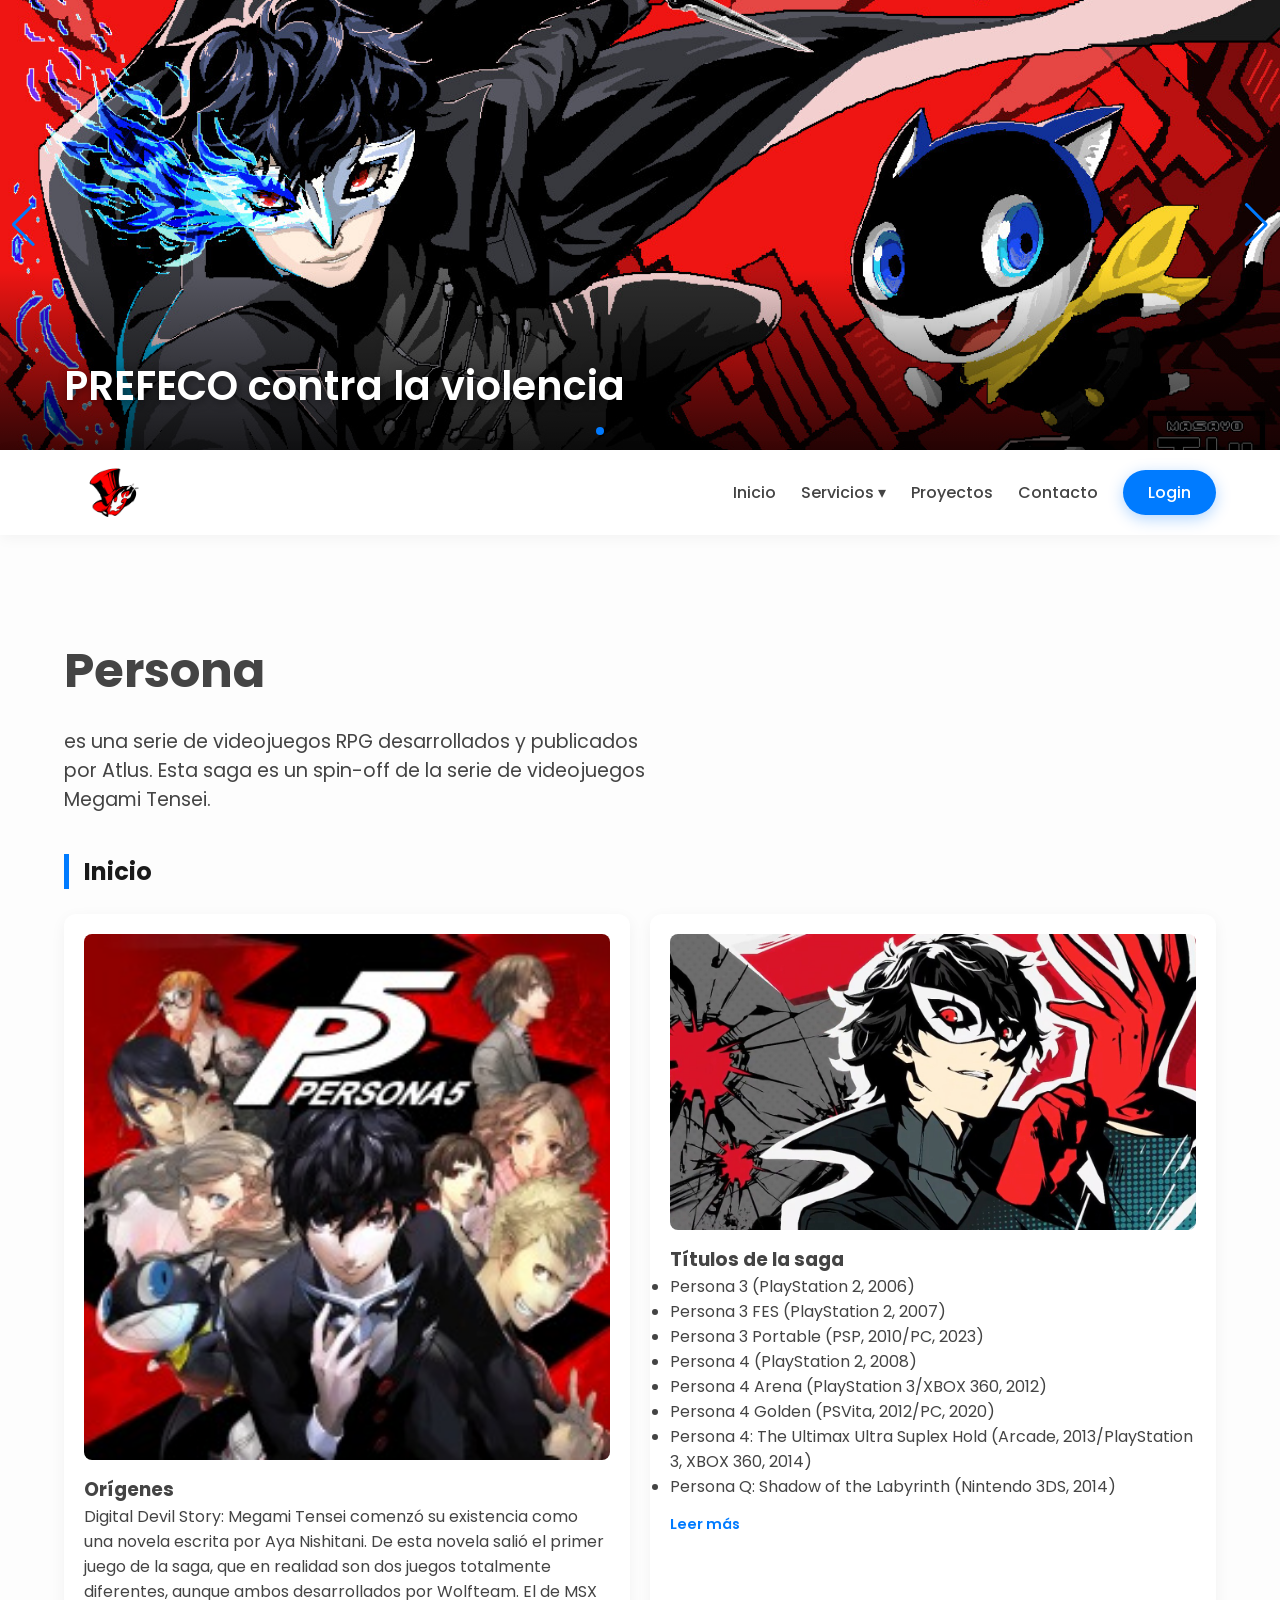
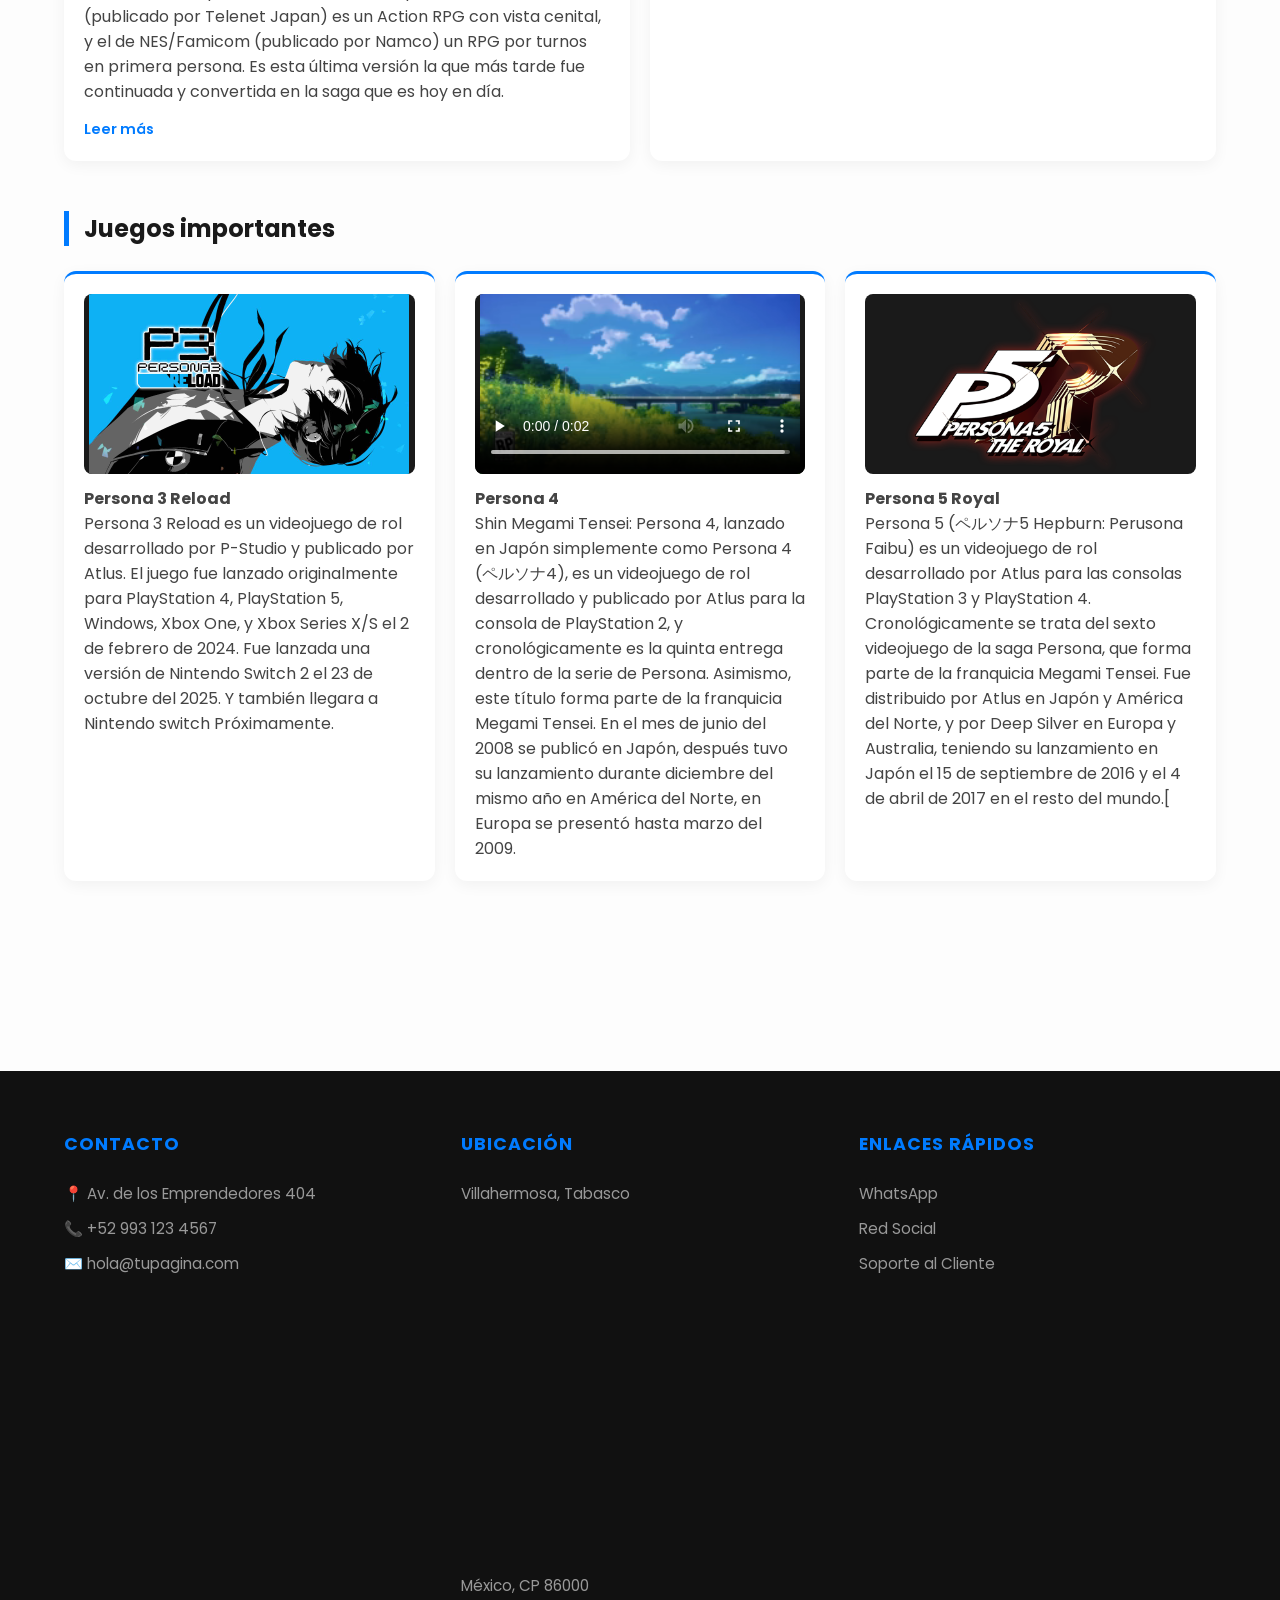
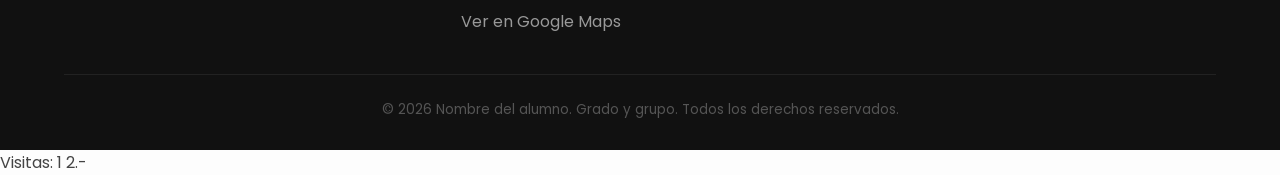
==== index.html @ 1140fa63 "cambio1" ====
<!DOCTYPE html>
<html lang="es">
<head>
    <meta charset="UTF-8">
    <meta name="viewport" content="width=device-width, initial-scale=1.0">
    <title>Maquetación con divs</title>
        <!-- Google Fonts -->
    <link href="https://fonts.googleapis.com/css2?family=Poppins:wght@300;400;600&display=swap" rel="stylesheet">
    <link rel="stylesheet" href="estilos_maquetacion.css">
 <link rel='stylesheet' href='https://cdn-uicons.flaticon.com/4.0.0/uicons-solid-rounded/css/uicons-solid-rounded.css'>
<!-- Swiper CSS -->
<link rel="stylesheet" href="https://cdn.jsdelivr.net/npm/swiper@11/swiper-bundle.min.css" />
</head>
<!-- Banner Principal -->
<div class="swiper mainBanner">
    <div class="swiper-wrapper">
        
        <!-- Slide 1 -->
        <div class="swiper-slide">
            <a href="#" class="banner-link">
                <img src="banner/img/elyse-miyake-joker1.jpg" alt="Oferta 1">
                <div class="banner-content">
                    <div class="text-box">
                        <h1>PREFECO contra la violencia</h1>
                    </div>
                </div>
            </a>
        </div>

        <!-- Slide 2 -->
        <div class="swiper-slide">
            <a href="#" class="banner-link">
                <img src="banner/img/870127.jpg" alt="Oferta 2">
                <div class="banner-content">
                    <div class="text-box">
                        <h1>Orgullosamente PREFECO</h1>
                    </div>
                </div>
            </a>
        </div>
        <!-- Slide 3 -->
        <div class="swiper-slide">
            <a href="#" class="banner-link">
                <img src="banner/img/images.jpg" alt="Oferta 2">
                <div class="banner-content">
                    <div class="text-box">
                        <h1>Preinscripciones</h1>
                    </div>
                </div>
            </a>
        </div>
        <!-- Slide 4 -->
        <div class="swiper-slide">
            <a href="#" class="banner-link">
                <img src="banner/img/persona-4-persona-3-yuuki-makoto-persona-5-wallpaper-preview.jpg" alt="Oferta 1">
                <div class="banner-content">
                    <div class="text-box">
                        <h1>PREFECO contra la violencia</h1>
                    </div>
                </div>
            </a>
        </div>
        <!-- Slide 5 -->
        <div class="swiper-slide">
            <a href="#" class="banner-link">
                <img src="banner/img/persona-5-persona-series-phantom-thieves-wallpaper-preview.jpg" alt="Oferta 1">
                <div class="banner-content">
                    <div class="text-box">
                        <h1>PREFECO contra la violencia</h1>
                    </div>
                </div>
            </a>
        </div>
        <!-- Slide 6 -->
        <div class="swiper-slide">
            <a href="#" class="banner-link">
                <img src="banner/img/Persona-5-Royal_Review-Capture_06.png" alt="Oferta 1">
                <div class="banner-content">
                    <div class="text-box">
                        <h1>PREFECO contra la violencia</h1>
                    </div>
                </div>
            </a>
        </div>

    </div>

    <!-- Controles -->
    <div class="swiper-button-next"></div>
    <div class="swiper-button-prev"></div>
    <div class="swiper-pagination"></div>
</div>
<body>

    <header>
        <div class="container">
            <div class="logo">
                <!-- COLOCA TU LOGO AQUÍ -->
                <a href="index.html">
                    <img src="img/Phantom-Thieves-of-Hearts-Logo.png"  alt="Coloca tu logo aquí">
                </a>
            </div>

            <nav>
                <ul class="nav-menu">
                    <li><a href="index.html"><i class="fi fi-sr-home"></i>Inicio</a></li>
                    
                    <li class="dropdown">
                        <a href="#"><a>Servicios ▾</a>
                        <ul class="dropdown-content">
                            <li><a href="#">Diseño Digital</a></li>
                            <li><a href="#">Páginas Web</a></li>
                            <li><a href="#">Mantenimiento y redes de cómputo</a></li>
                        </ul>
                    </li>
                   

                    <li><a href="#">Proyectos</a></li>
                    <li><a href="#">Contacto</a></li>
                    <li><a href="login.html" class="btn-login">Login</a></li>
                </ul>
            </nav>
        </div>
    </header>

    <main class="container" style="padding: 100px 0;">
        <h1 style="font-size: 3rem; margin-bottom: 20px;">Persona</h1>
        <p style="font-size: 1.2rem; max-width: 600px;">es una serie de videojuegos RPG desarrollados y publicados por Atlus. Esta saga es un spin-off de la serie de videojuegos Megami Tensei.</p>
    <section class="seccion-info">
            
            <!-- FILA DE 2 CUADROS (Noticias Destacadas) -->
            <h2 class="titulo-seccion">Inicio</h2>
            <div class="contenedor-dos">
                <div class="cuadro cuadro-grande">
                    <div class="imagen-placeholder"><img src="img/015c0a0ade145d722631e22020088b45.jpeg" width="100"></img></div>
                    <h3>Orígenes</h3>
                    <p>Digital Devil Story: Megami Tensei comenzó su existencia como una novela escrita por Aya Nishitani. De esta novela salió el primer juego de la saga, que en realidad son dos juegos totalmente diferentes, aunque ambos desarrollados por Wolfteam. El de MSX (publicado por Telenet Japan) es un Action RPG con vista cenital, y el de NES/Famicom (publicado por Namco) un RPG por turnos en primera persona. Es esta última versión la que más tarde fue continuada y convertida en la saga que es hoy en día.</p>
                    <a href="#" class="leer-mas">Leer más</a>
                </div>
                <div class="cuadro cuadro-grande">
                    <div class="imagen-placeholder"><img src="img/persona-5-review_htue.jpg"></div>
                    <h3>Títulos de la saga</h3>
                    <ul>
                        <li>Persona 3 (PlayStation 2, 2006)</li>
<li>Persona 3 FES (PlayStation 2, 2007)
<li>Persona 3 Portable (PSP, 2010/PC, 2023)</li>
<li>Persona 4 (PlayStation 2, 2008)</li>
<li>Persona 4 Arena (PlayStation 3/XBOX 360, 2012)</li>
<li>Persona 4 Golden (PSVita, 2012/PC, 2020)</li>
<li>Persona 4: The Ultimax Ultra Suplex Hold (Arcade, 2013/PlayStation 3, XBOX 360, 2014)</li>
<li>Persona Q: Shadow of the Labyrinth (Nintendo 3DS, 2014)</li>
</ul>

                    
                    
                    <a href="#" class="leer-mas">Leer más</a>
                </div>
            </div>

            <!-- FILA DE 3 CUADROS (Eventos o Info Rápida) -->
            <h2 class="titulo-seccion">Juegos importantes</h2>
            <div class="contenedor-tres">
    <!-- Cuadro con Imagen -->
    <div class="cuadro cuadro-pequeno">
        <div class="media-container">
                <img src="img/P3R-Key-Art.jpg"</img>
        </div>
        <h4>Persona 3 Reload</h4>
        <p>Persona 3 Reload es un videojuego de rol desarrollado por P-Studio y publicado por Atlus. El juego fue lanzado originalmente para PlayStation 4, PlayStation 5, Windows, Xbox One, y Xbox Series X/S el 2 de febrero de 2024. Fue lanzada una versión de Nintendo Switch 2 el 23 de octubre del 2025. Y también llegara a Nintendo switch Próximamente.</p>
    </div>

    <!-- Cuadro con Video -->
    <div class="cuadro cuadro-pequeno">
        <div class="media-container">
            <video controls>
                <source src="video/persona-4-revival--teaser-trailer.mp4" type="video/mp4">
                Tu navegador no soporta videos.
            </video>
        </div>
        <h4>Persona 4</h4>
        <p>Shin Megami Tensei: Persona 4, lanzado en Japón simplemente como Persona 4 (ペルソナ4), es un videojuego de rol desarrollado y publicado por Atlus para la consola de PlayStation 2, y cronológicamente es la quinta entrega dentro de la serie de Persona. Asimismo, este título forma parte de la franquicia Megami Tensei. En el mes de junio del 2008 se publicó en Japón, después tuvo su lanzamiento durante diciembre del mismo año en América del Norte, en Europa se presentó hasta marzo del 2009.</p>
    </div>

    <!-- Cuadro con Info Rápida (Solo texto si quieres) -->
    <div class="cuadro cuadro-pequeno">
        <div class="media-container">
            <img src="img/caf71bb2-723d-4fa7-8474-a4afe17e01e2.png" alt="Evento">
        </div>
        <h4>Persona 5 Royal</h4>
        <p>Persona 5 (ペルソナ5 Hepburn: Perusona Faibu) es un videojuego de rol desarrollado por Atlus para las consolas PlayStation 3 y PlayStation 4. Cronológicamente se trata del sexto videojuego de la saga Persona, que forma parte de la franquicia Megami Tensei. Fue distribuido por Atlus en Japón y América del Norte, y por Deep Silver en Europa y Australia, teniendo su lanzamiento en Japón el 15 de septiembre de 2016 y el 4 de abril de 2017 en el resto del mundo.[</p>
    </div>
</div>
</section>
    
        
    </main>

    <footer>
        <div class="container">
            <div class="footer-grid">
                <div class="footer-col">
                    <h4>Contacto</h4>
                    <p>📍 Av. de los Emprendedores 404</p>
                    <p>📞 +52 993 123 4567</p>
                    <p>✉️ hola@tupagina.com</p>
                </div>
                <div class="footer-col">
                    <h4>Ubicación</h4>
                    <p>Villahermosa, Tabasco</p>
                    <iframe src="https://www.google.com/maps/embed?pb=!1m18!1m12!1m3!1d236.62768657110817!2d-93.21751248661496!3d18.39089469512781!2m3!1f0!2f0!3f0!3m2!1i1024!2i768!4f13.1!3m3!1m2!1s0x85ee8cd7c4d0e531%3A0x8491353514a85e01!2sHotel%20Boulevard!5e0!3m2!1sen!2smx!4v1779369768500!5m2!1sen!2smx" width="400" height="350" style="border:0;" allowfullscreen="" loading="lazy" referrerpolicy="no-referrer-when-downgrade"></iframe>
                    <p>México, CP 86000</p>
                    <a href="#">Ver en Google Maps</a>
                </div>
                <div class="footer-col">
                    <h4>Enlaces Rápidos</h4>
                    <ul>
                        <li><a href=""https://wa.me/529331472932?text=Hola,%20me%20gustaría%20recibir%20información%20sobre%20sus%20productos%20o%20servicios." target="_blank">WhatsApp</a></li>
                        <li><a href="www.facebook.com" target="_blank" >Red Social</a></li>
                        <li><a href="#">Soporte al Cliente</a></li>
                    </ul>
                </div>
            </div>
            <div class="footer-bottom">
                &copy; 2026 Nombre del alumno. Grado y grupo. Todos los derechos reservados.
            </div>
        </div>
    </footer>
    <script src="https://cdn.jsdelivr.net/npm/swiper@11/swiper-bundle.min.js"></script>

    <script src="banner.js"></script>
    <script>
let visitas = localStorage.getItem("visitas");

if(visitas == null){
    visitas = 0;
}

visitas++;

localStorage.setItem("visitas", visitas);

document.write("Visitas: " + visitas);
</script>

 

2.-
<!-- Google tag (gtag.js) -->
<script async src="https://www.googletagmanager.com/gtag/js?id=G-58K1JB2HJ1"></script&gt;
<script>
  window.dataLayer = window.dataLayer || [];
  function gtag(){dataLayer.push(arguments);}
  gtag('js', new Date());

  gtag('config', 'G-id generado en analitics');
</script>

</body>
</html>
---- estilos_maquetacion.css ----
/* --- 1. VARIABLES --- */
:root {
    --color-primario: #007bff; /* Color principal (azul) */
    --color-oscuro: #1a1a1a; /* Color oscuro para textos fuertes */
    --color-texto: #444; /* Color general del texto */
    --blanco: #ffffff; /* Color blanco */
    --sombra: 0 10px 30px rgba(0,0,0,0.1); /* Sombra suave */
    --transicion: all 0.4s cubic-bezier(0.165, 0.84, 0.44, 1); /* Animación suave */
}

/* Reset básico para quitar márgenes por defecto */
* {
    margin: 0;
    padding: 0;
    box-sizing: border-box; /* Evita que el padding rompa tamaños */
}

/* Configuración general del body */
body {
    font-family: 'Poppins', sans-serif; /* Fuente */
    background-color: #fdfdfd; /* Fondo claro */
    color: var(--color-texto); /* Color del texto */
    display: flex;
    flex-direction: column;
    min-height: 100vh; /* Para que el footer quede abajo */
}

/* Contenedor centrado */
.container {
    width: 90%;
    max-width: 1200px; /* Ancho máximo */
    margin: 0 auto; /* Centrar */
}

/* --- 2. HEADER Y LOGO --- */
header {
    background: var(--blanco); /* Fondo blanco */
    padding: 15px 0;
    box-shadow: 0 2px 15px rgba(0,0,0,0.05); /* Sombra ligera */
    position: sticky; /* Se queda fijo arriba */
    top: 0;
    z-index: 1000; /* Siempre encima */
}

/* Alinea logo y menú */
header .container {
    display: flex;
    justify-content: space-between;
    align-items: center;
}

/* CONFIGURACIÓN DEL LOGO */
.logo img {
    height: 55px; /* Tamaño del logo */
    width: auto;
    display: block;
}

/* --- 3. NAVEGACIÓN Y MENÚ --- */
.nav-menu {
    display: flex; /* Menú en fila */
    list-style: none; /* Quita viñetas */
    align-items: center;
}

/* Separación entre opciones */
.nav-menu > li {
    margin-left: 25px;
    position: relative; /* Necesario para submenú */
}

/* Estilo de enlaces */
.nav-menu a {
    text-decoration: none;
    color: var(--color-oscuro);
    font-weight: 500;
    padding: 10px 0;
    transition: var(--transicion);
    display: block;

    /* Permite alinear iconos con texto */
    display: inline-flex; 
    align-items: center; 
    gap: 8px; 
    text-decoration: none; 
    color: inherit;
}

/* Línea animada debajo del menú */
.nav-menu > li > a::after {
    content: '';
    position: absolute;
    width: 0; /* Empieza invisible */
    height: 2px;
    bottom: 0;
    left: 0;
    background-color: var(--color-primario);
    transition: var(--transicion);
}

/* Cuando pasas el mouse aparece la línea */
.nav-menu > li:hover > a::after {
    width: 100%;
}

/* Cambio de color al pasar el mouse */
.nav-menu a:hover {
    color: var(--color-primario);
}

/* --- 4. SUBMENÚ DESPLEGABLE --- */
.dropdown-content {
    position: absolute;
    top: 120%; /* Debajo del menú */
    left: -20px;
    background: var(--blanco);
    min-width: 220px;
    padding: 15px 0;
    list-style: none;
    border-radius: 12px; /* Bordes redondeados */
    box-shadow: var(--sombra);

    /* Oculto por defecto */
    opacity: 0;
    visibility: hidden;
    transform: translateY(20px); /* Baja un poco */
    transition: var(--transicion);
}

/* Mostrar el submenú al pasar el mouse */
.dropdown:hover .dropdown-content {
    opacity: 1;
    visibility: visible;
    transform: translateY(0);
}

/* Estilo de opciones del submenú */
.dropdown-content li a {
    padding: 12px 25px;
    font-size: 0.9rem;
    color: var(--color-texto);
    font-weight: 400;
}

/* Hover en submenú */
.dropdown-content li a:hover {
    background-color: #f8faff;
    color: var(--color-primario);
    padding-left: 30px; /* Se mueve a la derecha */
}

/* Botón Login resaltado */
.btn-login {
    background-color: var(--color-primario);
    color: var(--blanco) !important;
    padding: 10px 25px !important;
    border-radius: 50px; /* Forma redonda */
    box-shadow: 0 4px 15px rgba(0, 123, 255, 0.3);
}

/* Efecto hover del botón */
.btn-login:hover {
    transform: translateY(-2px); /* Se levanta */
    box-shadow: 0 6px 20px rgba(0, 123, 255, 0.4);
}

/* --- 5. RESPONSIVE --- */
@media (max-width: 850px) {

    /* Header en columna */
    header .container {
        flex-direction: column;
        gap: 20px;
    }

    /* Menú se adapta */
    .nav-menu {
        flex-wrap: wrap;
        justify-content: center;
    }

    .nav-menu li {
        margin: 5px 15px;
    }

    /* Submenú en móvil */
    .dropdown-content {
        position: static; /* Ya no flotante */
        box-shadow: none;
        opacity: 1;
        visibility: visible;
        transform: none;
        display: none; /* Oculto */
        background: #f1f1f1;
    }

    /* Mostrar al hacer hover */
    .dropdown:hover .dropdown-content {
        display: block;
    }
}

/* --- 6. FOOTER 3 COLUMNAS --- */
footer {
    background: #111;
    color: #fff;
    padding: 60px 0 30px;
    margin-top: auto; /* Empuja el footer abajo */
}

/* Grid para dividir en columnas */
.footer-grid {
    display: grid;
    grid-template-columns: repeat(auto-fit, minmax(250px, 1fr)); /* Responsive */
    gap: 40px;
    margin-bottom: 40px;
}

/* Títulos del footer */
.footer-col h4 {
    color: var(--color-primario);
    margin-bottom: 25px;
    font-size: 1.1rem;
    text-transform: uppercase;
    letter-spacing: 1px;
}

/* Texto del footer */
.footer-col p, .footer-col li {
    color: #999;
    font-size: 0.95rem;
    margin-bottom: 12px;
}

/* Quita viñetas */
.footer-col ul { 
    list-style: none; 
}

/* Enlaces del footer */
.footer-col a {
    color: #999;
    text-decoration: none;
    transition: var(--transicion);
}

/* Hover enlaces */
.footer-col a:hover {
    color: var(--blanco);
}

/* Parte inferior del footer */
.footer-bottom {
    text-align: center;
    border-top: 1px solid #222;
    padding-top: 25px;
    color: #555;
    font-size: 0.85rem;
}
 /* ESTILOS CSS PARA ESTA SECCIÓN (Agrégalos a tu bloque <style>) */

    .seccion-info {
        padding: 40px 0;
    }

    .titulo-seccion {
        margin-bottom: 25px;
        color: var(--color-oscuro);
        border-left: 5px solid var(--color-primario);
        padding-left: 15px;
    }

    /* Contenedores Flexbox */
    .contenedor-dos, .contenedor-tres {
        display: flex;
        gap: 20px;
        flex-wrap: wrap; /* Para que sea responsivo */
        margin-bottom: 50px;
    }

    /* Estilo base de los cuadros */
    .cuadro {
        background: var(--blanco);
        border-radius: 12px;
        padding: 20px;
        box-shadow: 0 4px 15px rgba(0,0,0,0.05);
        transition: transform 0.3s ease;
    }

    .cuadro:hover {
        transform: translateY(-5px);
    }

    /* Tamaños específicos */
    .cuadro-grande {
        flex: 1 1 calc(50% - 20px); /* 2 cuadros por fila */
        min-width: 300px;
    }

    .cuadro-pequeno {
        flex: 1 1 calc(33.33% - 20px); /* 3 cuadros por fila */
        min-width: 250px;
        border-top: 3px solid var(--color-primario);
        align-items: center;
    }
.imagen-placeholder {
    width: 100%;
    height: auto;       /* Ya no obligamos a que mida 200px */
    overflow: hidden;
    border-radius: 8px;
    margin-bottom: 15px;
}

.imagen-placeholder img {
    width: 100%;        /* Ocupa todo el ancho disponible */
    height: auto;       /* Mantiene su proporción natural */
    display: block;
}
  
    /* Elementos internos 
    .imagen-placeholder {
        background: #eee;
        height: 150px;
        display: flex;
        align-items: center;
        justify-content: center;
        border-radius: 8px;
        margin-bottom: 15px;
        color: #888;
    }*/

    .leer-mas {
        display: inline-block;
        margin-top: 15px;
        color: var(--color-primario);
        text-decoration: none;
        font-weight: 600;
        font-size: 0.9rem;
    }
    /* Contenedor universal para fotos y videos */
.media-container {
    width: 100%;
    height: 180px;         /* Altura fija para que los 3 cuadros estén parejos */
    background-color: #1a1a1a; /* Fondo oscuro para resaltar el contenido */
    display: flex;
    align-items: center;
    justify-content: center;
    border-radius: 8px;
    margin-bottom: 12px;
    overflow: hidden;
}

/* Ajuste para que se vea TODO (Imagen) */
.media-container img {
    max-width: 100%;
    max-height: 100%;
    object-fit: contain;   /* ESTA ES LA CLAVE: No corta nada */
}

/* Ajuste para que se vea TODO (Video) */
.media-container video {
    width: 100%;
    height: 100%;
    object-fit: contain;   /* ESTA ES LA CLAVE: Muestra el video completo */
    outline: none;
}

}

.btn-comprar {
    padding: 12px 30px;
    background: var(--color-primario);
    border: none;
    color: white;
    font-weight: 600;
    border-radius: 5px;
    cursor: pointer;
    transition: transform 0.3s;
}

.btn-comprar:hover {
    transform: scale(1.05);
}

/* --- RESPONSIVE --- */
@media (max-width: 768px) {
    .mainBanner { height: 300px; }
    .text-box h1 { font-size: 1.8rem; }
    .banner-content { padding-left: 5%; }
}
/* --- ESTILOS DEL BANNER --- */
.mainBanner {
    width: 100%;
    height: 450px;
    position: relative;
}

/* Hace que todo el slide sea clickable */
.banner-link {
    text-decoration: none;
    display: block;
    width: 100%;
    height: 100%;
    position: relative;
}

.mainBanner .swiper-slide {
    position: relative;
    overflow: hidden;
}

.mainBanner img {
    width: 100%;
    height: 100%;
    object-fit: cover;
    object-position: center;
    transition: transform 0.5s ease; /* Efecto zoom opcional */
}

/* Zoom suave al pasar el mouse por el banner */
.banner-link:hover img {
    transform: scale(1.05);
}

/* Capa de contenido: Alineada ABAJO a la IZQUIERDA */
.banner-content {
    position: absolute;
    top: 0;
    left: 0;
    width: 100%;
    height: 100%;
    display: flex;
    align-items: flex-end; /* Mueve el texto al fondo */
    justify-content: flex-start; /* Mueve el texto a la izquierda */
    padding: 40px 5%; /* Espacio desde los bordes */
    /* Degradado oscuro desde abajo para que el texto blanco se lea perfecto */
    background: linear-gradient(to top, rgba(0,0,0,0.7) 0%, transparent 40%);
    box-sizing: border-box;
}

.text-box {
    color: white;
    max-width: 80%;
}

.text-box h1 {
    font-size: 2.5rem;
    margin: 0;
    line-height: 1.2;
    font-weight: 600;
    /* Sombra de apoyo */
    text-shadow: 2px 2px 10px rgba(0,0,0,0.5);
}

/* --- RESPONSIVE --- */
@media (max-width: 768px) {
    .mainBanner { height: 300px; }
    .text-box h1 { font-size: 1.5rem; }
    .banner-content { padding: 20px 5%; }
}
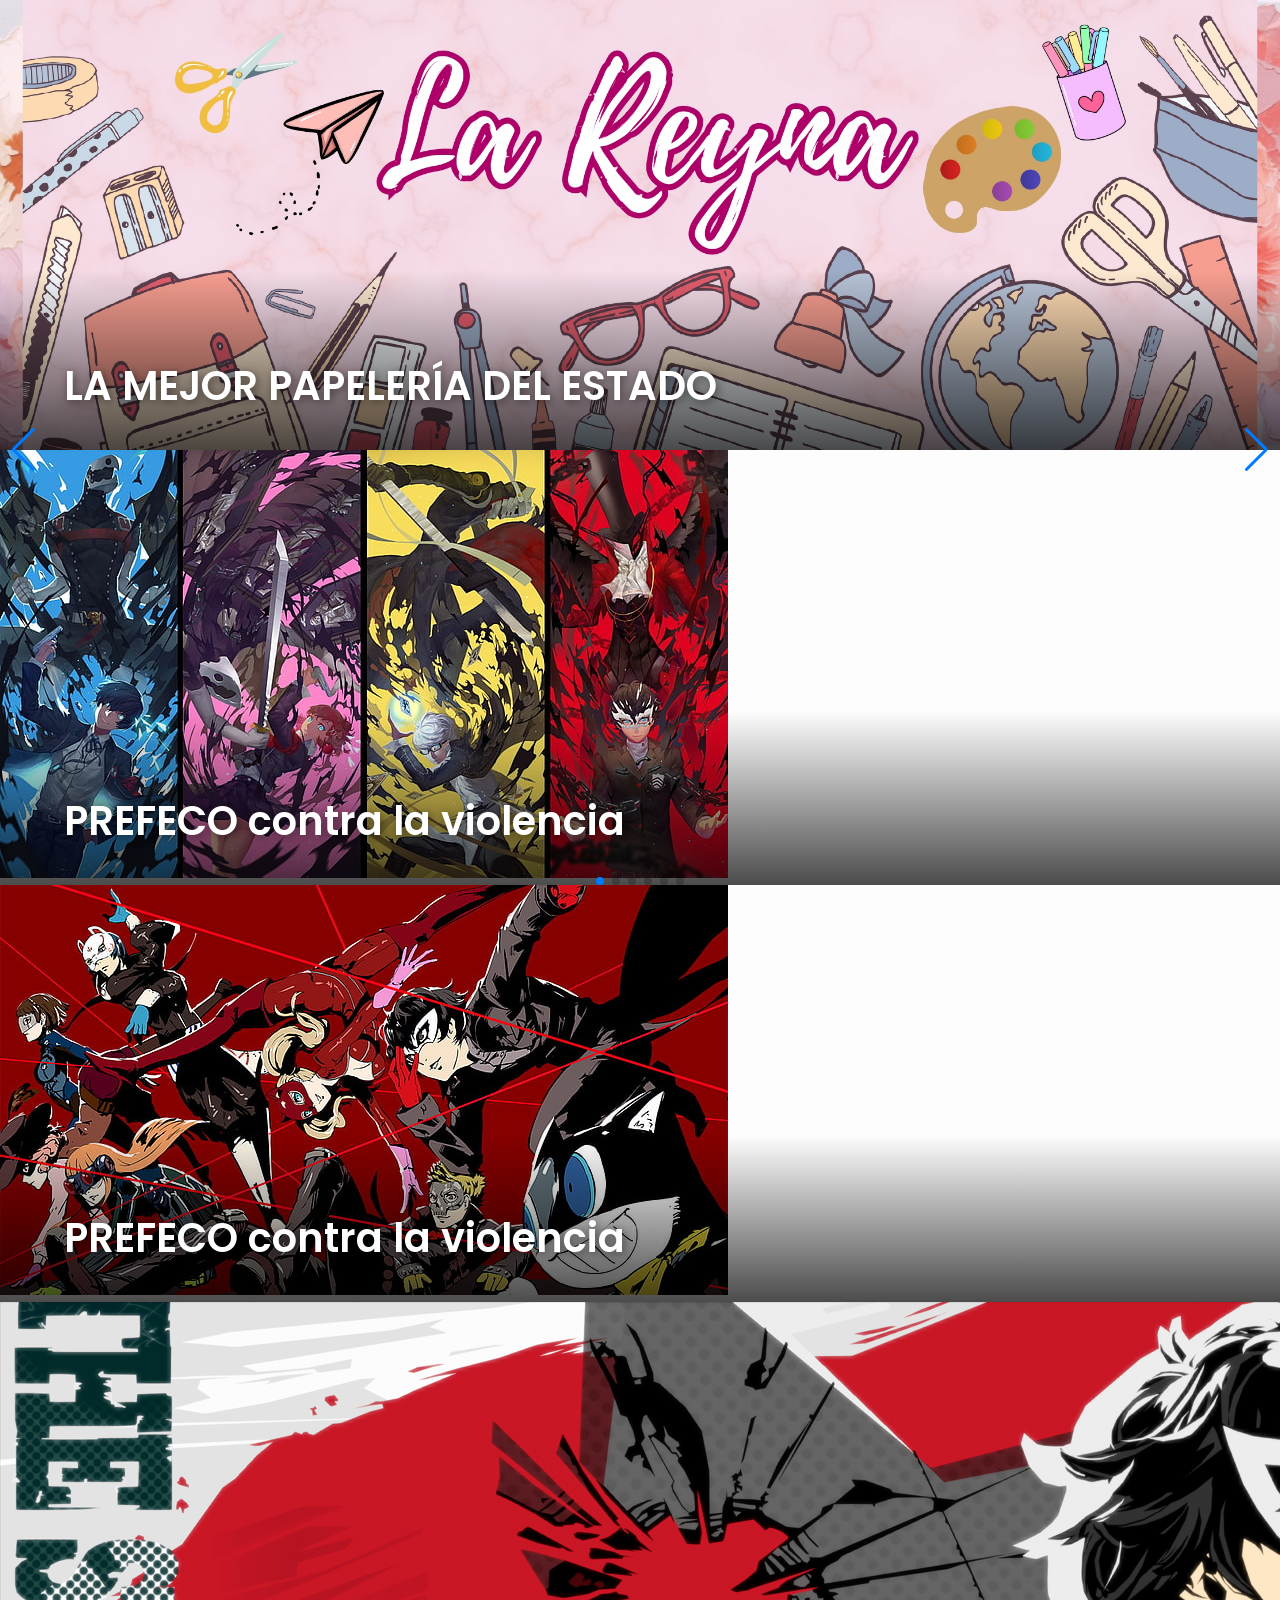
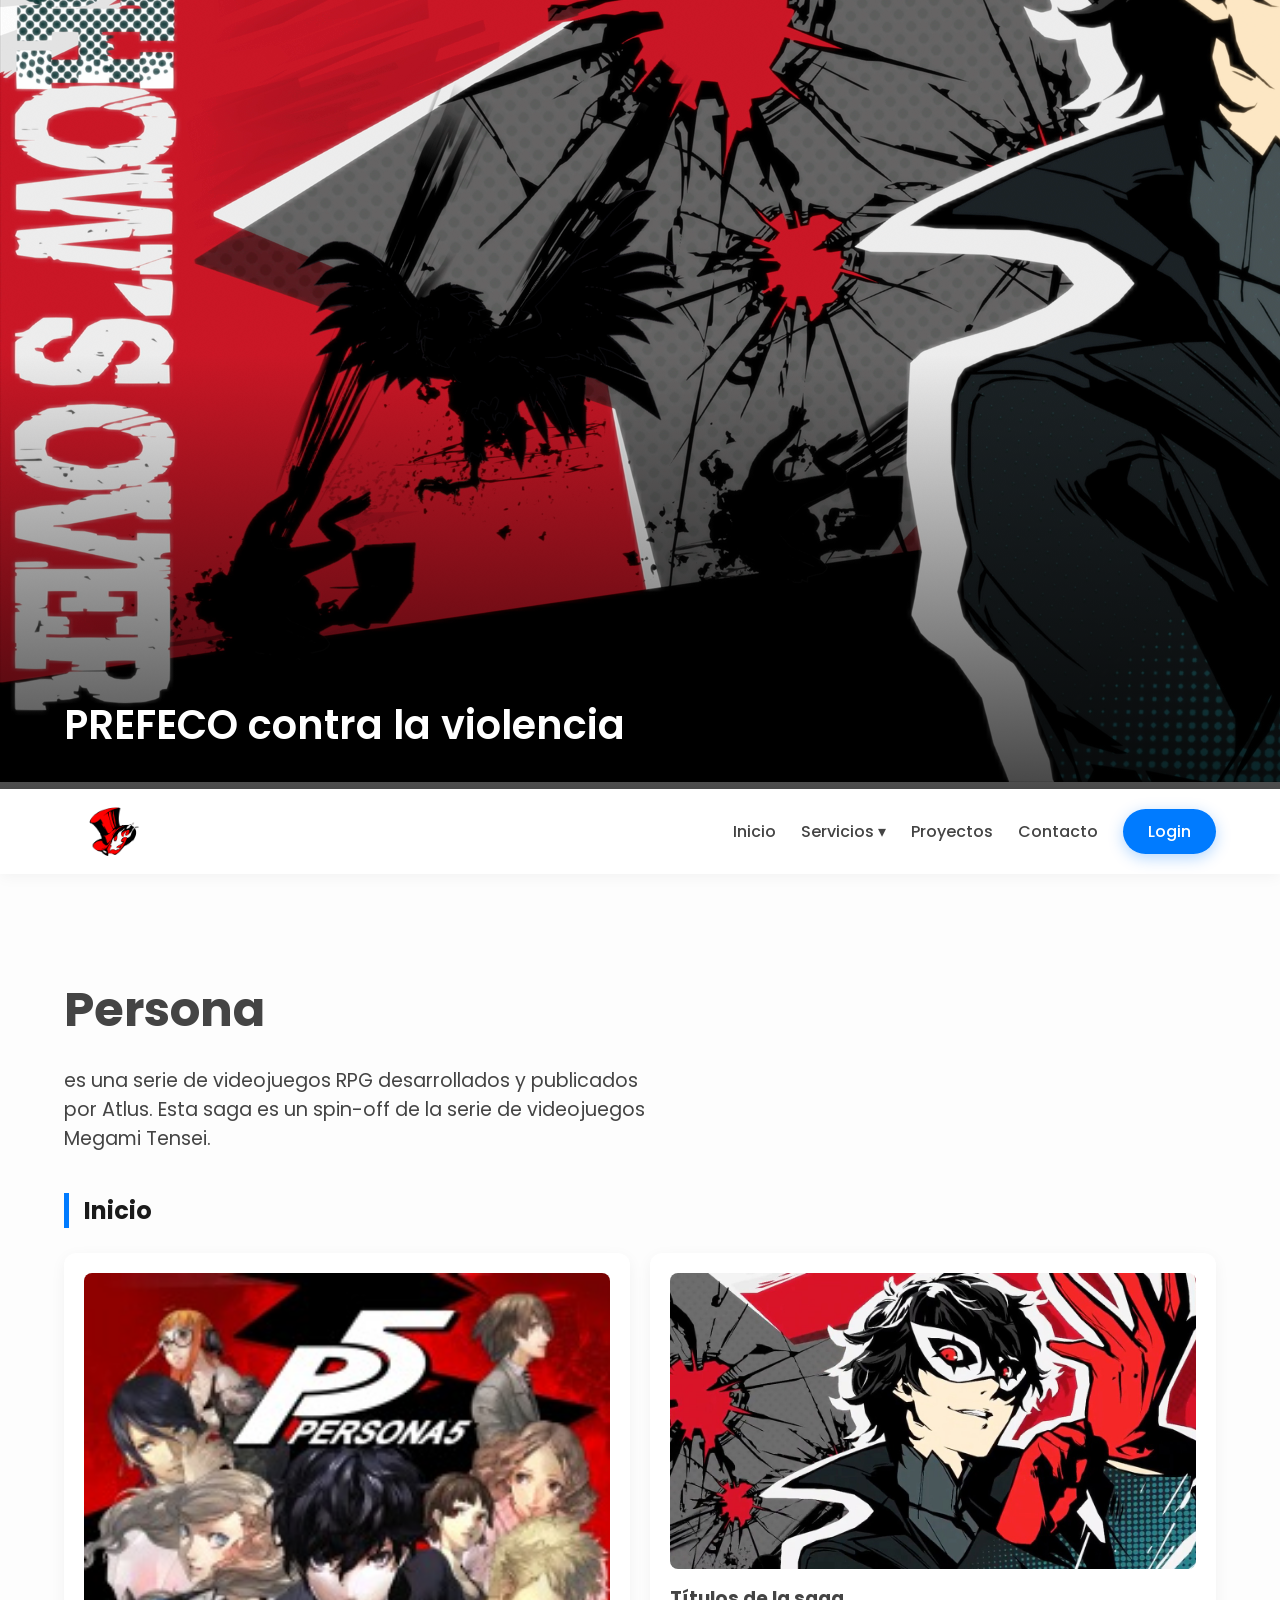
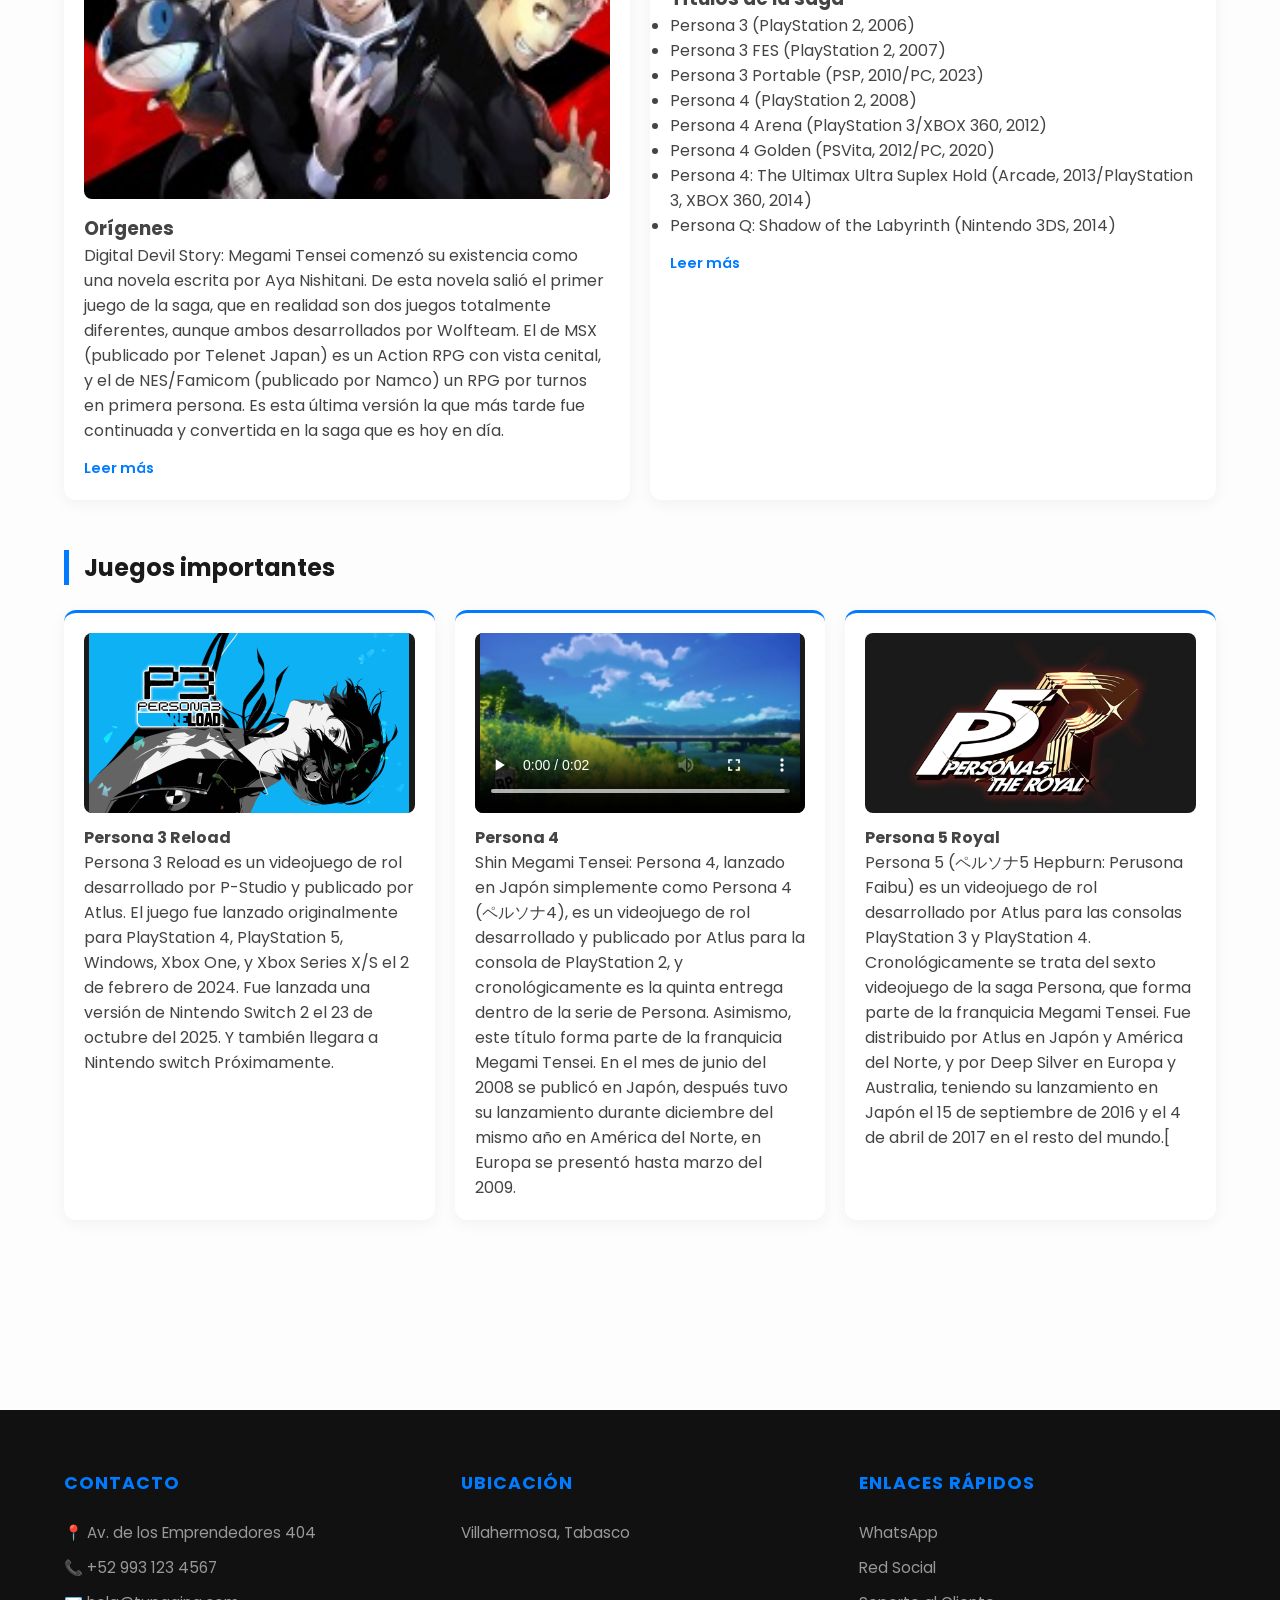
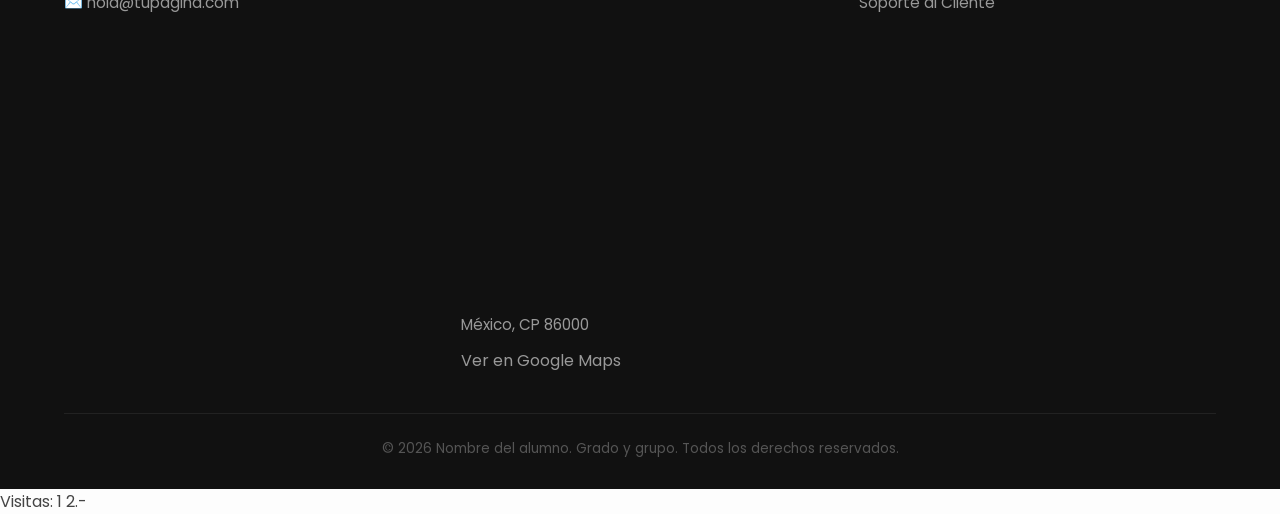
==== commit a9e75d5f: "index.html" ====
--- a/index.html
+++ b/index.html
@@ -1,6 +1,15 @@
 <!DOCTYPE html>
 <html lang="es">
 <head>
+<!-- Google tag (gtag.js) -->
+<script async src="https://www.googletagmanager.com/gtag/js?id=G-H1PRLVD4GG"></script>
+<script>
+  window.dataLayer = window.dataLayer || [];
+  function gtag(){dataLayer.push(arguments);}
+  gtag('js', new Date());
+
+  gtag('config', 'G-H1PRLVD4GG');
+</script>
     <meta charset="UTF-8">
     <meta name="viewport" content="width=device-width, initial-scale=1.0">
     <title>Maquetación con divs</title>
@@ -18,7 +27,79 @@
         <!-- Slide 1 -->
         <div class="swiper-slide">
             <a href="#" class="banner-link">
-                <img src="banner/img/elyse-miyake-joker1.jpg" alt="Oferta 1">
+                <img src="banner/img/Banner paola papeleria_page-0001.jpg" alt="Oferta 1">
+                <div class="banner-content">
+                    <div class="text-box">
+                        <h1>LA MEJOR PAPELERÍA DEL ESTADO</h1>
+                    </div>
+                </div>
+            </a>
+        </div>
+
+        <!-- Slide 2 -->
+        <div class="swiper-slide">
+            <a href="#" class="banner-link">
+                <img src="banner/img/BANNER1_page-0001.jpg" alt="Oferta 2">
+                <div class="banner-content">
+                    <div class="text-box">
+                        <h1>20% más barato</h1>
+                    </div>
+                </div>
+            </a>
+        </div>
+        <!-- Slide 3 -->
+        <div class="swiper-slide">
+            <a href="#" class="banner-link">
+                <img src="banner/img/etaamrilla_page-0001.jpg" alt="Oferta 2">
+                <div class="banner-content">
+                    <div class="text-box">
+                        <h1>Productos de calidad</h1>
+                    </div>
+                </div>
+            </a>
+        </div>
+        <!-- Slide 4 -->
+        <div class="swiper-slide">
+            <a href="#" class="banner-link">
+                <img src="banner/img/la mejor calidad de impresiones en_20260519_202106_0000_page-0001.jpg" alt="Oferta 1">
+                <div class="banner-content">
+                    <div class="text-box">
+                        <h1>Útiles escolares, impresiones y más...</h1>
+                    </div>
+                </div>
+            </a>
+        </div>
+        <!-- Slide 5 -->
+        <div class="swiper-slide">
+            <a href="#" class="banner-link">
+                <img src="banner/img/Súperpapelería l_20260519_213641_0000_page-0001.jpg" alt="Oferta 1">
+                <div class="banner-content">
+                    <div class="text-box">
+                        <h1>Vuélvete miembro oficial</h1>
+                    </div>
+                </div>
+            </a>
+        </div>
+        <!-- Slide 6 -->
+        <div class="swiper-slide">
+            <a href="#" class="banner-link">
+                <img src="banner/img/Persona-5-Royal_Review-Capture_06.png" alt="Oferta 1">
+                <div class="banner-content">
+                    <div class="text-box">
+                        <h1>tu primera opción</h1>
+                    </div>
+                </div>
+            </a>
+        </div>
+
+    </div>
+                </div>
+            </a>
+        </div>
+        <!-- Slide 4 -->
+        <div class="swiper-slide">
+            <a href="#" class="banner-link">
+                <img src="banner/img/persona-4-persona-3-yuuki-makoto-persona-5-wallpaper-preview.jpg" alt="Oferta 1">
                 <div class="banner-content">
                     <div class="text-box">
                         <h1>PREFECO contra la violencia</h1>
@@ -26,33 +107,10 @@
                 </div>
             </a>
         </div>
-
-        <!-- Slide 2 -->
-        <div class="swiper-slide">
-            <a href="#" class="banner-link">
-                <img src="banner/img/870127.jpg" alt="Oferta 2">
-                <div class="banner-content">
-                    <div class="text-box">
-                        <h1>Orgullosamente PREFECO</h1>
-                    </div>
-                </div>
-            </a>
-        </div>
-        <!-- Slide 3 -->
-        <div class="swiper-slide">
-            <a href="#" class="banner-link">
-                <img src="banner/img/images.jpg" alt="Oferta 2">
-                <div class="banner-content">
-                    <div class="text-box">
-                        <h1>Preinscripciones</h1>
-                    </div>
-                </div>
-            </a>
-        </div>
-        <!-- Slide 4 -->
-        <div class="swiper-slide">
-            <a href="#" class="banner-link">
-                <img src="banner/img/persona-4-persona-3-yuuki-makoto-persona-5-wallpaper-preview.jpg" alt="Oferta 1">
+        <!-- Slide 5 -->
+        <div class="swiper-slide">
+            <a href="#" class="banner-link">
+                <img src="banner/img/persona-5-persona-series-phantom-thieves-wallpaper-preview.jpg" alt="Oferta 1">
                 <div class="banner-content">
                     <div class="text-box">
                         <h1>PREFECO contra la violencia</h1>
@@ -60,28 +118,17 @@
                 </div>
             </a>
         </div>
-        <!-- Slide 5 -->
-        <div class="swiper-slide">
-            <a href="#" class="banner-link">
-                <img src="banner/img/persona-5-persona-series-phantom-thieves-wallpaper-preview.jpg" alt="Oferta 1">
+        <!-- Slide 6 -->
+        <div class="swiper-slide">
+            <a href="#" class="banner-link">
+                <img src="banner/img/Persona-5-Royal_Review-Capture_06.png" alt="Oferta 1">
                 <div class="banner-content">
                     <div class="text-box">
                         <h1>PREFECO contra la violencia</h1>
                     </div>
                 </div>
             </a>
-        </div>
-        <!-- Slide 6 -->
-        <div class="swiper-slide">
-            <a href="#" class="banner-link">
-                <img src="banner/img/Persona-5-Royal_Review-Capture_06.png" alt="Oferta 1">
-                <div class="banner-content">
-                    <div class="text-box">
-                        <h1>PREFECO contra la violencia</h1>
-                    </div>
-                </div>
-            </a>
-        </div>
+       
 
     </div>
 
@@ -256,4 +303,4 @@
 </script>
 
 </body>
-</html>+</html>
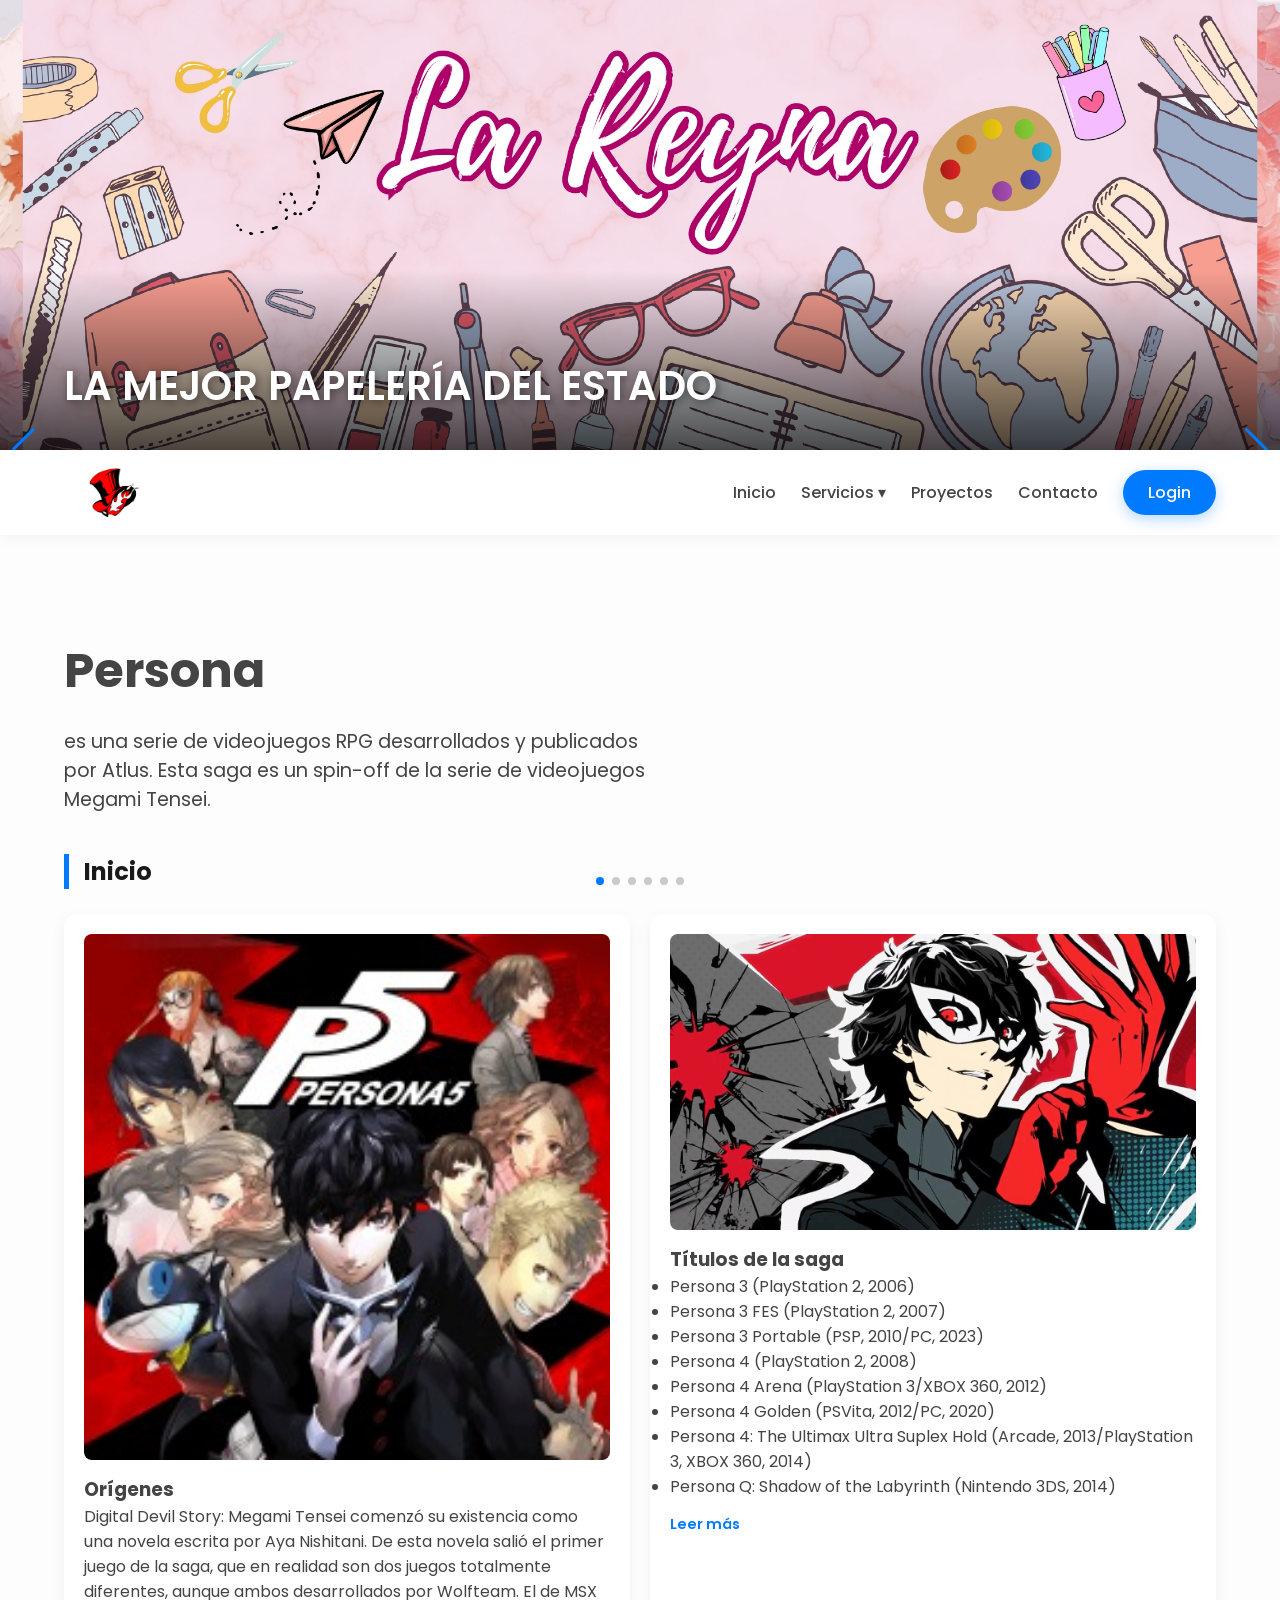
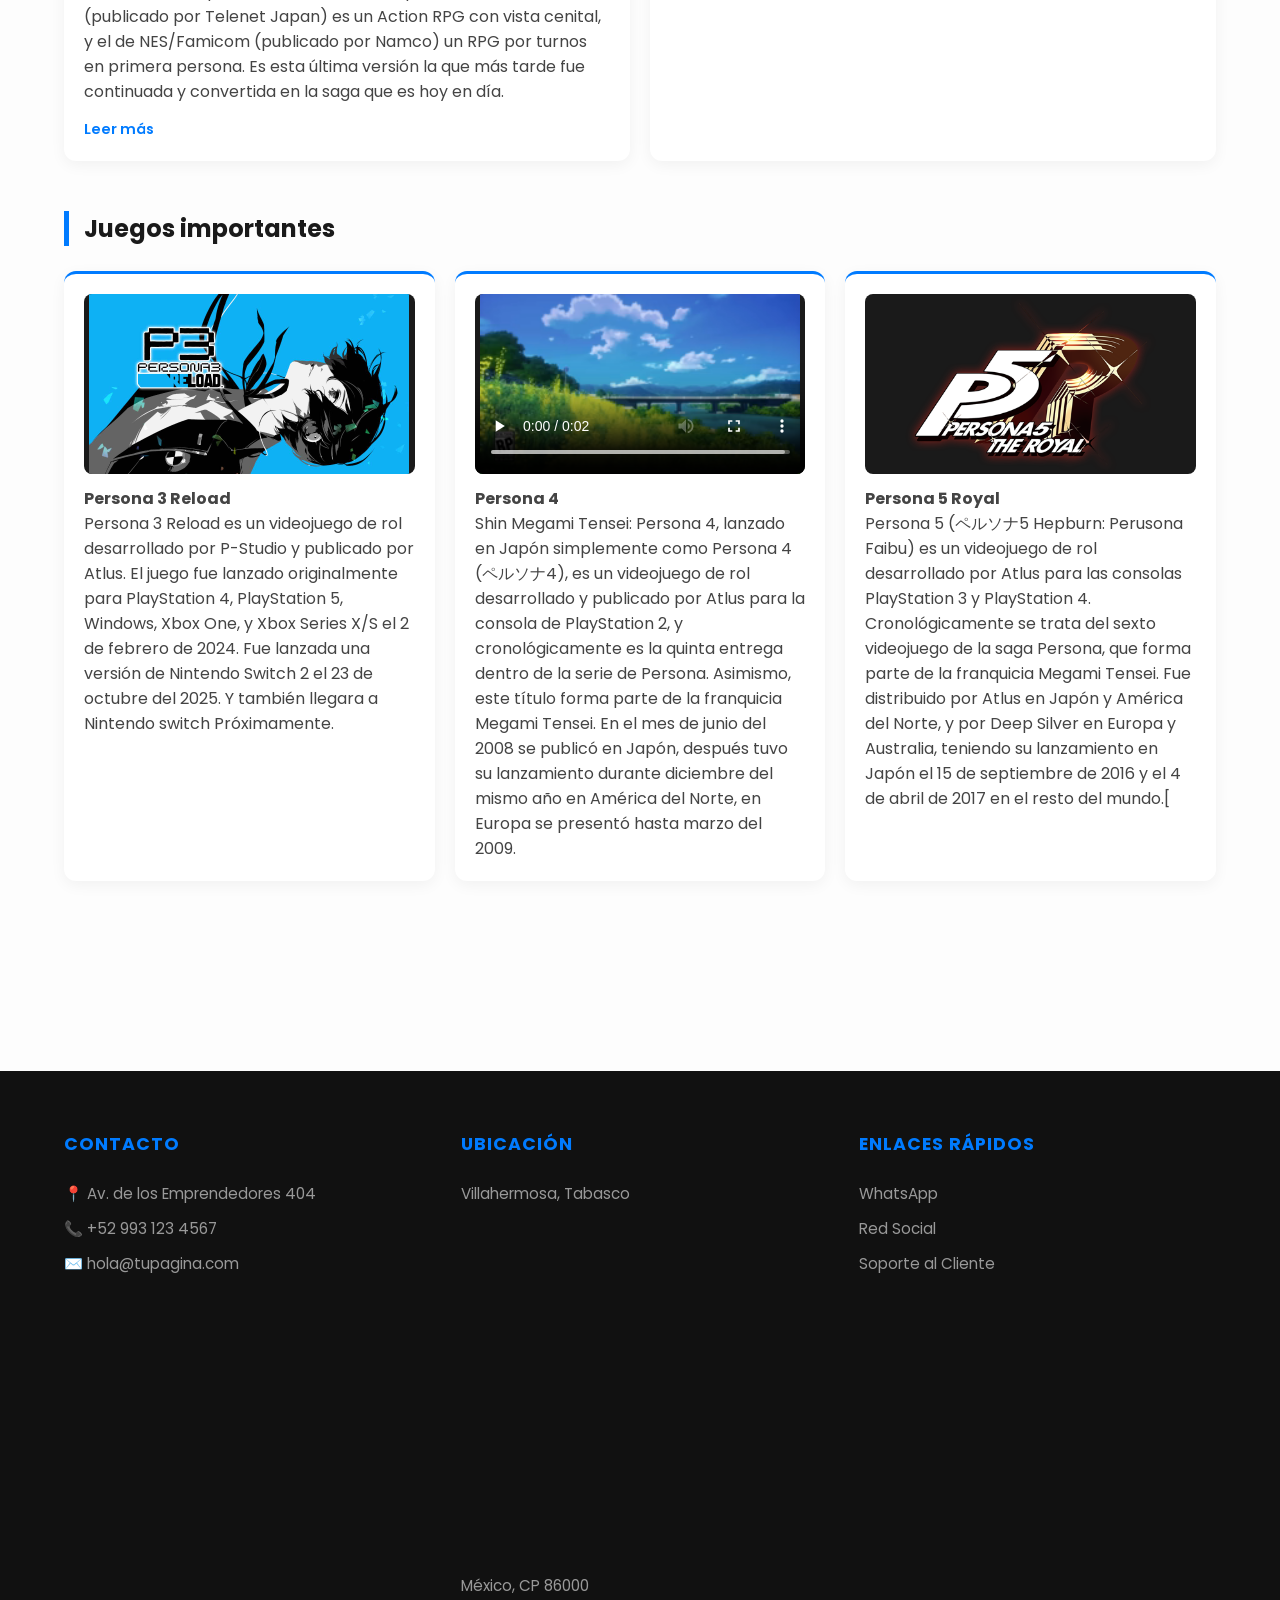
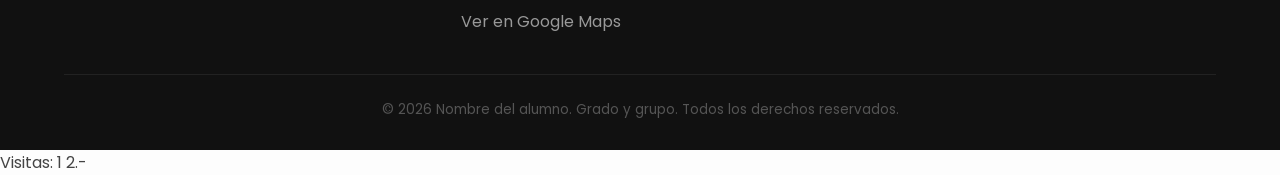
==== commit 04ab8ddd: "cambio5" ====
--- a/index.html
+++ b/index.html
@@ -96,41 +96,7 @@
                 </div>
             </a>
         </div>
-        <!-- Slide 4 -->
-        <div class="swiper-slide">
-            <a href="#" class="banner-link">
-                <img src="banner/img/persona-4-persona-3-yuuki-makoto-persona-5-wallpaper-preview.jpg" alt="Oferta 1">
-                <div class="banner-content">
-                    <div class="text-box">
-                        <h1>PREFECO contra la violencia</h1>
-                    </div>
-                </div>
-            </a>
-        </div>
-        <!-- Slide 5 -->
-        <div class="swiper-slide">
-            <a href="#" class="banner-link">
-                <img src="banner/img/persona-5-persona-series-phantom-thieves-wallpaper-preview.jpg" alt="Oferta 1">
-                <div class="banner-content">
-                    <div class="text-box">
-                        <h1>PREFECO contra la violencia</h1>
-                    </div>
-                </div>
-            </a>
-        </div>
-        <!-- Slide 6 -->
-        <div class="swiper-slide">
-            <a href="#" class="banner-link">
-                <img src="banner/img/Persona-5-Royal_Review-Capture_06.png" alt="Oferta 1">
-                <div class="banner-content">
-                    <div class="text-box">
-                        <h1>PREFECO contra la violencia</h1>
-                    </div>
-                </div>
-            </a>
        
-
-    </div>
 
     <!-- Controles -->
     <div class="swiper-button-next"></div>
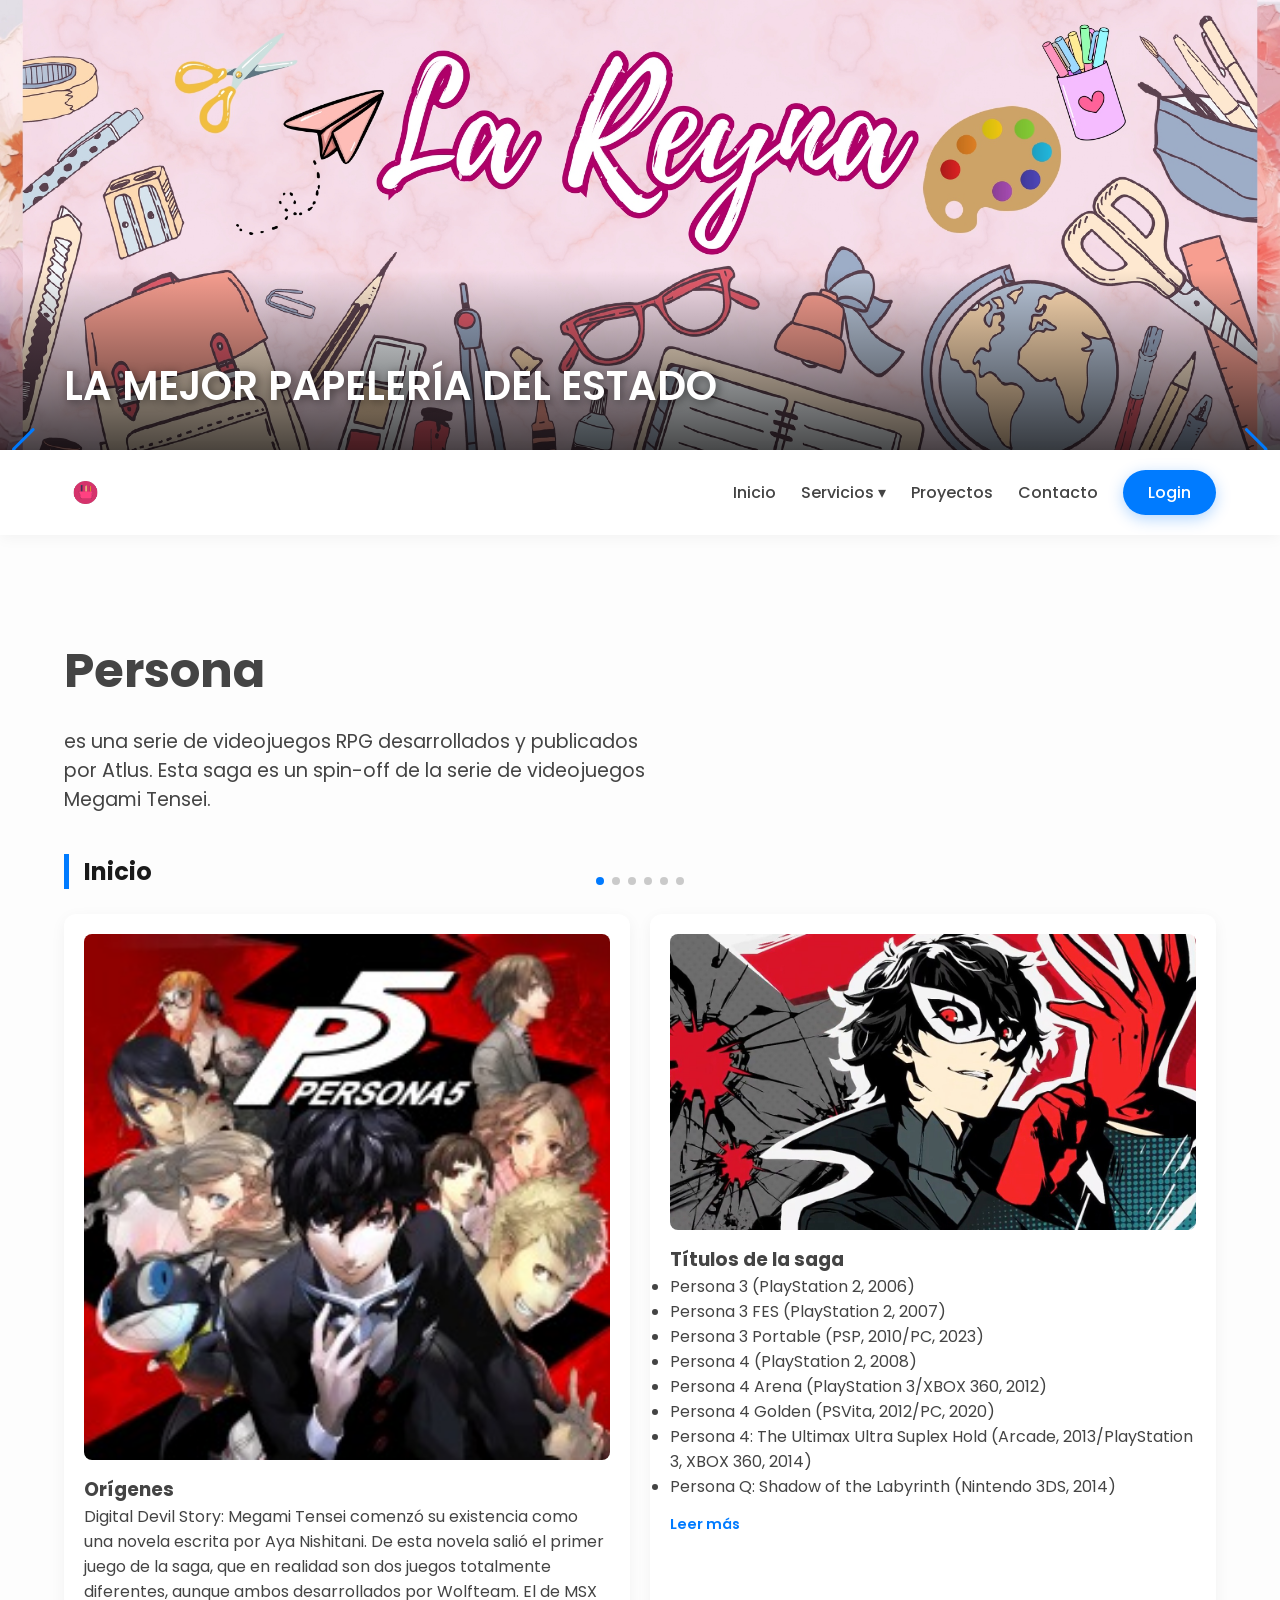
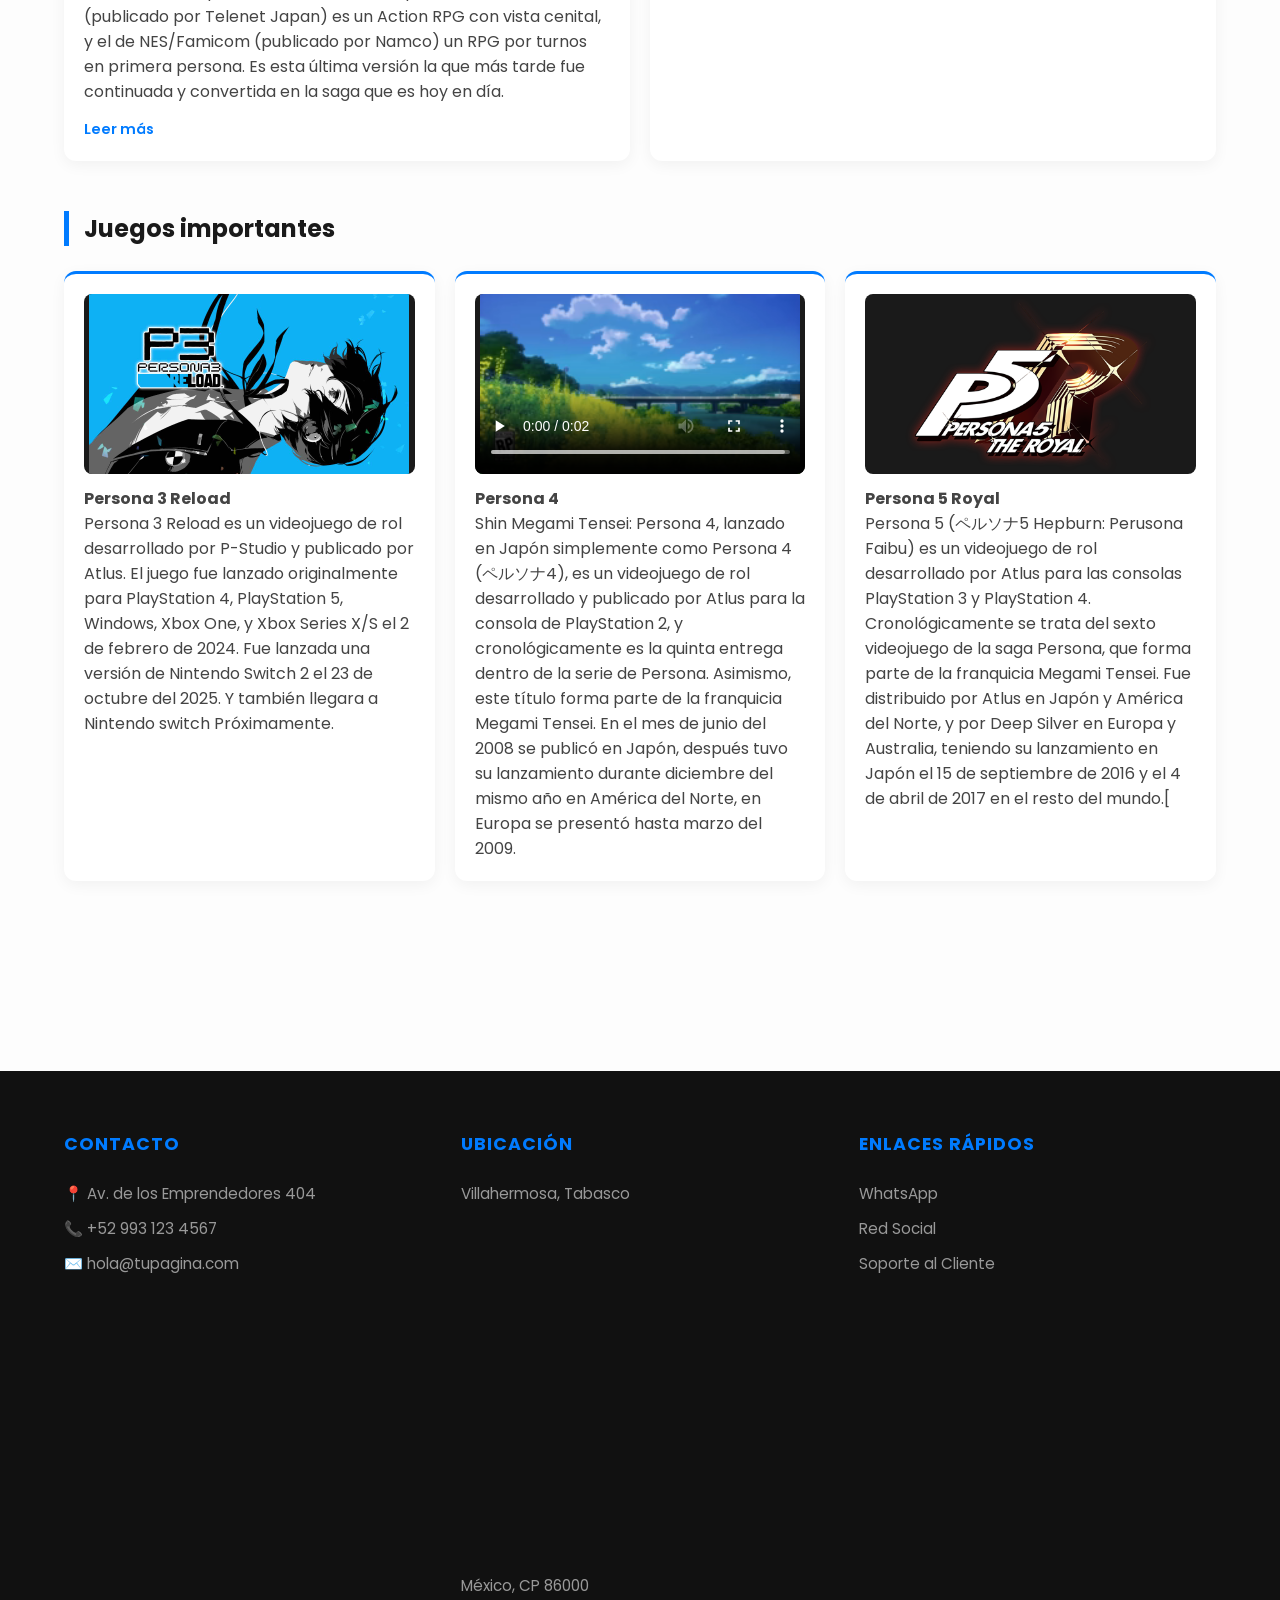
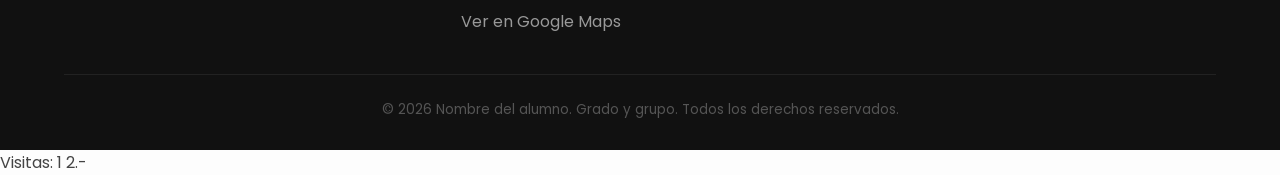
==== commit 5e405090: "cambio6" ====
--- a/index.html
+++ b/index.html
@@ -110,7 +110,7 @@
             <div class="logo">
                 <!-- COLOCA TU LOGO AQUÍ -->
                 <a href="index.html">
-                    <img src="img/Phantom-Thieves-of-Hearts-Logo.png"  alt="Coloca tu logo aquí">
+                    <img src="img/Negocio_page-0001.jpg"  alt="Coloca tu logo aquí">
                 </a>
             </div>
 
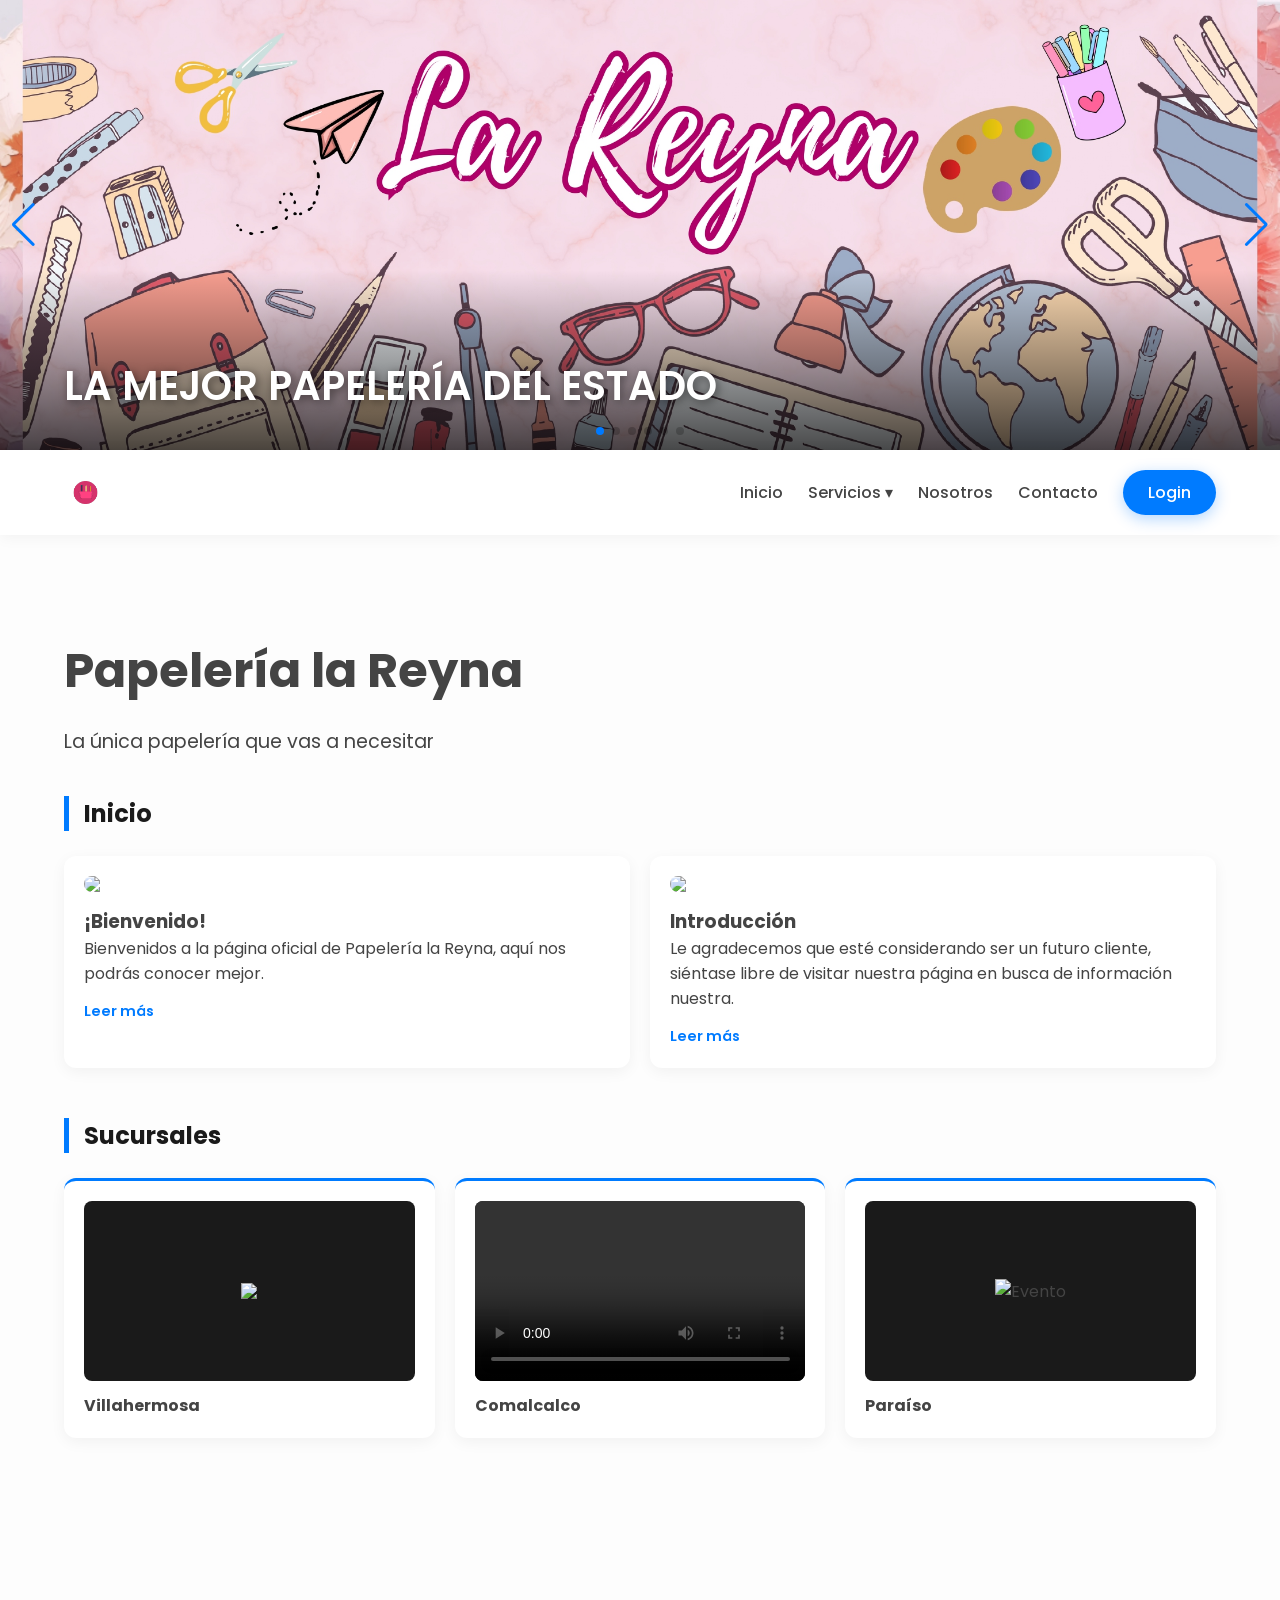
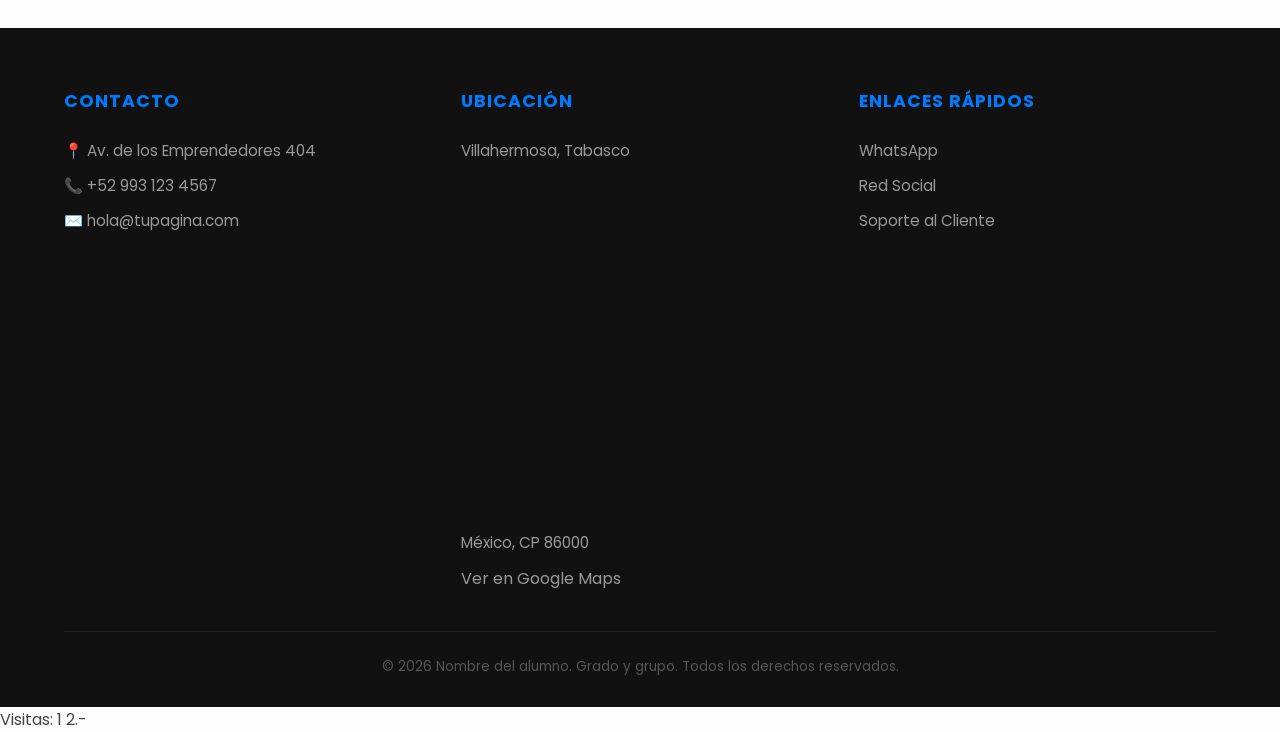
==== commit 51d00101: "cambio 8" ====
--- a/index.html
+++ b/index.html
@@ -12,7 +12,7 @@
 </script>
     <meta charset="UTF-8">
     <meta name="viewport" content="width=device-width, initial-scale=1.0">
-    <title>Maquetación con divs</title>
+    <title>Papelería la Reyna</title>
         <!-- Google Fonts -->
     <link href="https://fonts.googleapis.com/css2?family=Poppins:wght@300;400;600&display=swap" rel="stylesheet">
     <link rel="stylesheet" href="estilos_maquetacion.css">
@@ -24,7 +24,7 @@
 <div class="swiper mainBanner">
     <div class="swiper-wrapper">
         
-        <!-- Slide 1 -->
+         <!-- Slide 1 -->
         <div class="swiper-slide">
             <a href="#" class="banner-link">
                 <img src="banner/img/Banner paola papeleria_page-0001.jpg" alt="Oferta 1">
@@ -83,20 +83,16 @@
         <!-- Slide 6 -->
         <div class="swiper-slide">
             <a href="#" class="banner-link">
-                <img src="banner/img/Persona-5-Royal_Review-Capture_06.png" alt="Oferta 1">
-                <div class="banner-content">
-                    <div class="text-box">
-                        <h1>tu primera opción</h1>
-                    </div>
-                </div>
-            </a>
-        </div>
-
-    </div>
-                </div>
-            </a>
-        </div>
-       
+                <img src="banner/img/PAPELERÍA LA REYNA.png" alt="Oferta 1">
+                <div class="banner-content">
+                    <div class="text-box">
+                        <h1>Tu primera opción</h1>
+                    </div>
+                </div>
+            </a>
+        </div>
+
+    </div>
 
     <!-- Controles -->
     <div class="swiper-button-next"></div>
@@ -110,7 +106,7 @@
             <div class="logo">
                 <!-- COLOCA TU LOGO AQUÍ -->
                 <a href="index.html">
-                    <img src="img/Negocio_page-0001.jpg"  alt="Coloca tu logo aquí">
+                    <img src="img/Negocio_page-0001.jpg" height="100" width="200"  alt="Coloca tu logo aquí">
                 </a>
             </div>
 
@@ -121,15 +117,14 @@
                     <li class="dropdown">
                         <a href="#"><a>Servicios ▾</a>
                         <ul class="dropdown-content">
-                            <li><a href="#">Diseño Digital</a></li>
-                            <li><a href="#">Páginas Web</a></li>
-                            <li><a href="#">Mantenimiento y redes de cómputo</a></li>
+                            <li><a href="Productos.html">Productos</a></li>
+                           
                         </ul>
                     </li>
                    
 
-                    <li><a href="#">Proyectos</a></li>
-                    <li><a href="#">Contacto</a></li>
+                    <li><a href="Nosotros.html">Nosotros</a></li>
+                    <li><a href="Contacto.html">Contacto</a></li>
                     <li><a href="login.html" class="btn-login">Login</a></li>
                 </ul>
             </nav>
@@ -137,32 +132,23 @@
     </header>
 
     <main class="container" style="padding: 100px 0;">
-        <h1 style="font-size: 3rem; margin-bottom: 20px;">Persona</h1>
-        <p style="font-size: 1.2rem; max-width: 600px;">es una serie de videojuegos RPG desarrollados y publicados por Atlus. Esta saga es un spin-off de la serie de videojuegos Megami Tensei.</p>
+        <h1 style="font-size: 3rem; margin-bottom: 20px;">Papelería la Reyna</h1>
+        <p style="font-size: 1.2rem; max-width: 600px;">La única papelería que vas a necesitar</p>
     <section class="seccion-info">
             
             <!-- FILA DE 2 CUADROS (Noticias Destacadas) -->
             <h2 class="titulo-seccion">Inicio</h2>
             <div class="contenedor-dos">
                 <div class="cuadro cuadro-grande">
-                    <div class="imagen-placeholder"><img src="img/015c0a0ade145d722631e22020088b45.jpeg" width="100"></img></div>
-                    <h3>Orígenes</h3>
-                    <p>Digital Devil Story: Megami Tensei comenzó su existencia como una novela escrita por Aya Nishitani. De esta novela salió el primer juego de la saga, que en realidad son dos juegos totalmente diferentes, aunque ambos desarrollados por Wolfteam. El de MSX (publicado por Telenet Japan) es un Action RPG con vista cenital, y el de NES/Famicom (publicado por Namco) un RPG por turnos en primera persona. Es esta última versión la que más tarde fue continuada y convertida en la saga que es hoy en día.</p>
+                    <div class="imagen-placeholder"><img src="img/Tips-para-papeleria.jpg" width="100"></img></div>
+                    <h3>¡Bienvenido!</h3>
+                    <p>Bienvenidos a la página oficial de Papelería la Reyna, aquí nos podrás conocer mejor.</p>
                     <a href="#" class="leer-mas">Leer más</a>
                 </div>
                 <div class="cuadro cuadro-grande">
-                    <div class="imagen-placeholder"><img src="img/persona-5-review_htue.jpg"></div>
-                    <h3>Títulos de la saga</h3>
-                    <ul>
-                        <li>Persona 3 (PlayStation 2, 2006)</li>
-<li>Persona 3 FES (PlayStation 2, 2007)
-<li>Persona 3 Portable (PSP, 2010/PC, 2023)</li>
-<li>Persona 4 (PlayStation 2, 2008)</li>
-<li>Persona 4 Arena (PlayStation 3/XBOX 360, 2012)</li>
-<li>Persona 4 Golden (PSVita, 2012/PC, 2020)</li>
-<li>Persona 4: The Ultimax Ultra Suplex Hold (Arcade, 2013/PlayStation 3, XBOX 360, 2014)</li>
-<li>Persona Q: Shadow of the Labyrinth (Nintendo 3DS, 2014)</li>
-</ul>
+                    <div class="imagen-placeholder"><img src="img/PAPELERIA.jpg"></img></div>
+                    <h3>Introducción</h3>
+                <p>Le agradecemos que esté considerando ser un futuro cliente, siéntase libre de visitar nuestra página en busca de información nuestra.</p>
 
                     
                     
@@ -171,36 +157,36 @@
             </div>
 
             <!-- FILA DE 3 CUADROS (Eventos o Info Rápida) -->
-            <h2 class="titulo-seccion">Juegos importantes</h2>
+            <h2 class="titulo-seccion">Sucursales</h2>
             <div class="contenedor-tres">
     <!-- Cuadro con Imagen -->
     <div class="cuadro cuadro-pequeno">
         <div class="media-container">
-                <img src="img/P3R-Key-Art.jpg"</img>
-        </div>
-        <h4>Persona 3 Reload</h4>
-        <p>Persona 3 Reload es un videojuego de rol desarrollado por P-Studio y publicado por Atlus. El juego fue lanzado originalmente para PlayStation 4, PlayStation 5, Windows, Xbox One, y Xbox Series X/S el 2 de febrero de 2024. Fue lanzada una versión de Nintendo Switch 2 el 23 de octubre del 2025. Y también llegara a Nintendo switch Próximamente.</p>
+                <img src="img/papeleria-leo-1.2968ea46b990e7a7f29d.jpg"</img>
+        </div>
+        <h4>Villahermosa</h4>
+        
     </div>
 
     <!-- Cuadro con Video -->
     <div class="cuadro cuadro-pequeno">
         <div class="media-container">
             <video controls>
-                <source src="video/persona-4-revival--teaser-trailer.mp4" type="video/mp4">
+                <source src="video/un-domingo-conmigo-organizando-papelería-supermercado-coreano.mp4" type="video/mp4">
                 Tu navegador no soporta videos.
             </video>
         </div>
-        <h4>Persona 4</h4>
-        <p>Shin Megami Tensei: Persona 4, lanzado en Japón simplemente como Persona 4 (ペルソナ4), es un videojuego de rol desarrollado y publicado por Atlus para la consola de PlayStation 2, y cronológicamente es la quinta entrega dentro de la serie de Persona. Asimismo, este título forma parte de la franquicia Megami Tensei. En el mes de junio del 2008 se publicó en Japón, después tuvo su lanzamiento durante diciembre del mismo año en América del Norte, en Europa se presentó hasta marzo del 2009.</p>
+        <h4>Comalcalco</h4>
+        
     </div>
 
     <!-- Cuadro con Info Rápida (Solo texto si quieres) -->
     <div class="cuadro cuadro-pequeno">
         <div class="media-container">
-            <img src="img/caf71bb2-723d-4fa7-8474-a4afe17e01e2.png" alt="Evento">
-        </div>
-        <h4>Persona 5 Royal</h4>
-        <p>Persona 5 (ペルソナ5 Hepburn: Perusona Faibu) es un videojuego de rol desarrollado por Atlus para las consolas PlayStation 3 y PlayStation 4. Cronológicamente se trata del sexto videojuego de la saga Persona, que forma parte de la franquicia Megami Tensei. Fue distribuido por Atlus en Japón y América del Norte, y por Deep Silver en Europa y Australia, teniendo su lanzamiento en Japón el 15 de septiembre de 2016 y el 4 de abril de 2017 en el resto del mundo.[</p>
+            <img src="img/1.jpg" alt="Evento">
+        </div>
+        <h4>Paraíso</h4>
+       
     </div>
 </div>
 </section>
